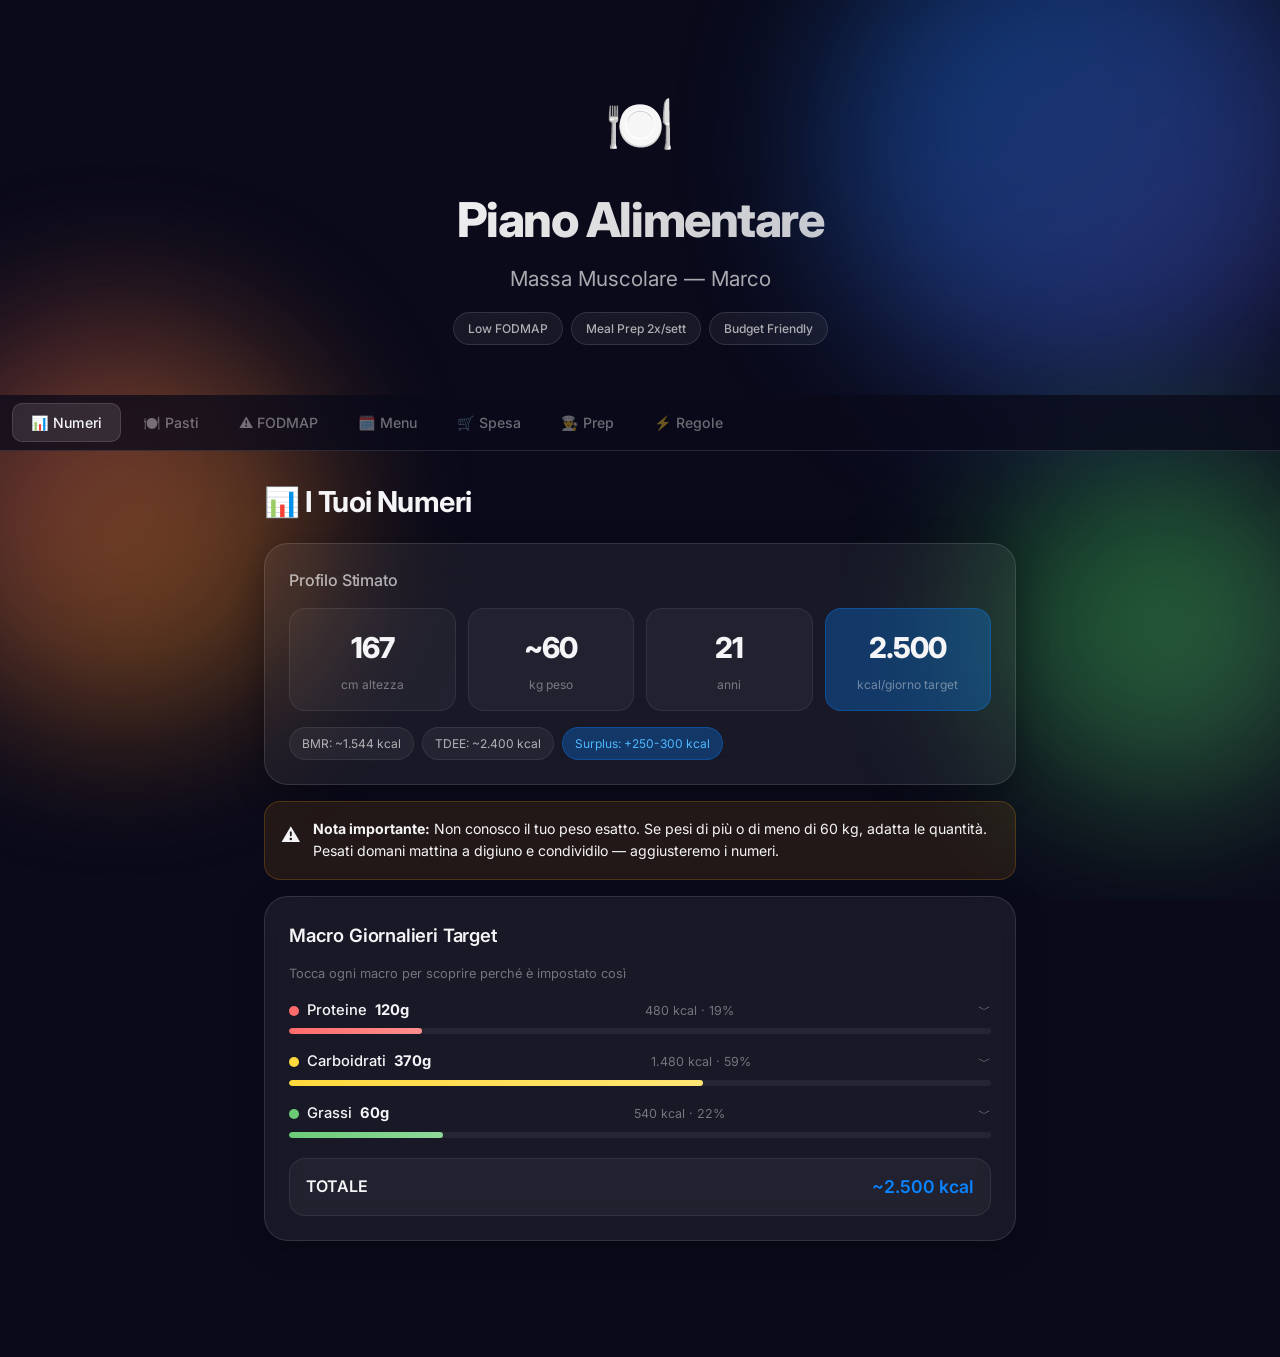
==== index.html @ 53194d21 "feat: piano alimentare interattivo con design glassmorphism - index.html: pagina principale con tutt" ====
<!DOCTYPE html>
<html lang="it">
<head>
    <meta charset="UTF-8">
    <meta name="viewport" content="width=device-width, initial-scale=1.0">
    <title>Piano Alimentare — Marco</title>
    <link rel="stylesheet" href="style.css">
    <link rel="preconnect" href="https://fonts.googleapis.com">
    <link rel="preconnect" href="https://fonts.gstatic.com" crossorigin>
    <link href="https://fonts.googleapis.com/css2?family=Inter:wght@300;400;500;600;700;800&display=swap" rel="stylesheet">
    <link rel="apple-touch-icon" sizes="180x180" href="data:image/svg+xml,<svg xmlns='http://www.w3.org/2000/svg' viewBox='0 0 100 100'><text y='.9em' font-size='90'>🍽️</text></svg>">
</head>
<body>
    <!-- Animated background blobs -->
    <div class="bg-blobs">
        <div class="blob blob-1"></div>
        <div class="blob blob-2"></div>
        <div class="blob blob-3"></div>
    </div>

    <!-- Header -->
    <header class="hero">
        <div class="hero-content">
            <span class="hero-emoji">🍽️</span>
            <h1>Piano Alimentare</h1>
            <p class="hero-subtitle">Massa Muscolare — Marco</p>
            <div class="hero-tags">
                <span class="tag">Low FODMAP</span>
                <span class="tag">Meal Prep 2x/sett</span>
                <span class="tag">Budget Friendly</span>
            </div>
        </div>
    </header>

    <!-- Navigation -->
    <nav class="nav-bar" id="navbar">
        <div class="nav-inner">
            <button class="nav-btn active" data-section="numeri">📊 Numeri</button>
            <button class="nav-btn" data-section="pasti">🍽️ Pasti</button>
            <button class="nav-btn" data-section="fodmap">⚠️ FODMAP</button>
            <button class="nav-btn" data-section="menu">🗓️ Menu</button>
            <button class="nav-btn" data-section="spesa">🛒 Spesa</button>
            <button class="nav-btn" data-section="mealprep">👨‍🍳 Prep</button>
            <button class="nav-btn" data-section="regole">⚡ Regole</button>
        </div>
    </nav>

    <main class="container">

        <!-- SEZIONE NUMERI -->
        <section id="numeri" class="section active">
            <h2 class="section-title">📊 I Tuoi Numeri</h2>
            
            <div class="glass-card profile-card">
                <h3>Profilo Stimato</h3>
                <div class="stats-grid">
                    <div class="stat-item" data-tooltip="Base per calcolare BMR e TDEE">
                        <span class="stat-value">167</span>
                        <span class="stat-label">cm altezza</span>
                    </div>
                    <div class="stat-item" data-tooltip="Peso stimato — pesati a digiuno per confermare">
                        <span class="stat-value">~60</span>
                        <span class="stat-label">kg peso</span>
                    </div>
                    <div class="stat-item" data-tooltip="Età anagrafica">
                        <span class="stat-value">21</span>
                        <span class="stat-label">anni</span>
                    </div>
                    <div class="stat-item highlight" data-tooltip="Surplus di ~250-300 kcal per lean bulk">
                        <span class="stat-value">2.500</span>
                        <span class="stat-label">kcal/giorno target</span>
                    </div>
                </div>
                <div class="info-row">
                    <div class="info-chip">BMR: ~1.544 kcal</div>
                    <div class="info-chip">TDEE: ~2.400 kcal</div>
                    <div class="info-chip accent">Surplus: +250-300 kcal</div>
                </div>
            </div>

            <div class="callout warning">
                <span class="callout-icon">⚠️</span>
                <div>
                    <strong>Nota importante:</strong> Non conosco il tuo peso esatto. Se pesi di più o di meno di 60 kg, adatta le quantità. Pesati domani mattina a digiuno e condividilo — aggiusteremo i numeri.
                </div>
            </div>

            <div class="glass-card">
                <h3>Macro Giornalieri Target</h3>
                <p class="card-hint">Tocca ogni macro per scoprire perché è impostato così</p>
                <div class="macro-bars">
                    <div class="macro-bar-item" data-expandable>
                        <div class="macro-header">
                            <div class="macro-info">
                                <span class="macro-dot protein"></span>
                                <span class="macro-name">Proteine</span>
                                <span class="macro-amount">120g</span>
                            </div>
                            <span class="macro-kcal">480 kcal · 19%</span>
                            <span class="expand-icon">﹀</span>
                        </div>
                        <div class="progress-bar"><div class="progress-fill protein" style="width: 19%"></div></div>
                        <div class="macro-detail hidden">
                            <p>🔬 <strong>2g per kg di peso corporeo</strong> — è il range ottimale per sintesi proteica e crescita muscolare (1.6-2.2g/kg raccomandati dalla letteratura scientifica).</p>
                        </div>
                    </div>
                    <div class="macro-bar-item" data-expandable>
                        <div class="macro-header">
                            <div class="macro-info">
                                <span class="macro-dot carbs"></span>
                                <span class="macro-name">Carboidrati</span>
                                <span class="macro-amount">370g</span>
                            </div>
                            <span class="macro-kcal">1.480 kcal · 59%</span>
                            <span class="expand-icon">﹀</span>
                        </div>
                        <div class="progress-bar"><div class="progress-fill carbs" style="width: 59%"></div></div>
                        <div class="macro-detail hidden">
                            <p>⚡ <strong>Carboidrati alti (59%)</strong> — sono il carburante per gli allenamenti e per la crescita. Senza carbo sufficienti, il corpo usa le proteine come energia invece che per costruire muscolo.</p>
                        </div>
                    </div>
                    <div class="macro-bar-item" data-expandable>
                        <div class="macro-header">
                            <div class="macro-info">
                                <span class="macro-dot fats"></span>
                                <span class="macro-name">Grassi</span>
                                <span class="macro-amount">60g</span>
                            </div>
                            <span class="macro-kcal">540 kcal · 22%</span>
                            <span class="expand-icon">﹀</span>
                        </div>
                        <div class="progress-bar"><div class="progress-fill fats" style="width: 22%"></div></div>
                        <div class="macro-detail hidden">
                            <p>🧈 <strong>Grassi moderati (22%)</strong> — necessari per testosterone e assorbimento vitamine liposolubili, ma non servono in eccesso per il tuo obiettivo.</p>
                        </div>
                    </div>
                </div>
                <div class="total-bar">
                    <span>TOTALE</span>
                    <span class="total-kcal">~2.500 kcal</span>
                </div>
            </div>
        </section>

        <!-- SEZIONE DISTRIBUZIONE PASTI -->
        <section id="pasti" class="section">
            <h2 class="section-title">🍽️ Distribuzione Pasti</h2>

            <div class="meals-timeline">
                <div class="meal-card glass-card" data-expandable>
                    <div class="meal-time">8:10</div>
                    <div class="meal-body">
                        <h4>Colazione <span class="meal-kcal">~500 kcal</span></h4>
                        <div class="meal-macros-mini">
                            <span class="mm protein">P: 25g</span>
                            <span class="mm carbs">C: 75g</span>
                            <span class="mm fats">F: 12g</span>
                        </div>
                        <span class="expand-icon">﹀</span>
                    </div>
                    <div class="macro-detail hidden">
                        <p>Primo pasto della giornata. Scegli tra opzioni dolci o salate (vedi sezione Menu). Bevi 500ml acqua appena sveglio prima di mangiare.</p>
                    </div>
                </div>
                <div class="meal-card glass-card" data-expandable>
                    <div class="meal-time">10:45</div>
                    <div class="meal-body">
                        <h4>Spuntino Mattina <span class="meal-kcal">~250 kcal</span></h4>
                        <div class="meal-macros-mini">
                            <span class="mm protein">P: 12g</span>
                            <span class="mm carbs">C: 35g</span>
                            <span class="mm fats">F: 6g</span>
                        </div>
                        <span class="expand-icon">﹀</span>
                    </div>
                    <div class="macro-detail hidden">
                        <p>Spuntino veloce: banana + mandorle, fette biscottate + burro di arachidi, o arancia + noci miste.</p>
                    </div>
                </div>
                <div class="meal-card glass-card" data-expandable>
                    <div class="meal-time">13:00</div>
                    <div class="meal-body">
                        <h4>Pranzo <span class="meal-kcal">~750 kcal</span></h4>
                        <div class="meal-macros-mini">
                            <span class="mm protein">P: 35g</span>
                            <span class="mm carbs">C: 110g</span>
                            <span class="mm fats">F: 18g</span>
                        </div>
                        <span class="expand-icon">﹀</span>
                    </div>
                    <div class="macro-detail hidden">
                        <p>Pasto principale dal meal prep. Apri il contenitore del giorno, scaldi al microonde 2.5 min e mangi!</p>
                    </div>
                </div>
                <div class="meal-card glass-card" data-expandable>
                    <div class="meal-time">16:00</div>
                    <div class="meal-body">
                        <h4>Spuntino Pomeriggio <span class="meal-kcal">~250 kcal</span></h4>
                        <div class="meal-macros-mini">
                            <span class="mm protein">P: 12g</span>
                            <span class="mm carbs">C: 35g</span>
                            <span class="mm fats">F: 6g</span>
                        </div>
                        <span class="expand-icon">﹀</span>
                    </div>
                    <div class="macro-detail hidden">
                        <p>Yogurt greco + kiwi, banana + noci, oppure gallette di riso + bresaola.</p>
                    </div>
                </div>
                <div class="meal-card glass-card" data-expandable>
                    <div class="meal-time">19:00</div>
                    <div class="meal-body">
                        <h4>Cena <span class="meal-kcal">~750 kcal</span></h4>
                        <div class="meal-macros-mini">
                            <span class="mm protein">P: 36g</span>
                            <span class="mm carbs">C: 110g</span>
                            <span class="mm fats">F: 18g</span>
                        </div>
                        <span class="expand-icon">﹀</span>
                    </div>
                    <div class="macro-detail hidden">
                        <p>Secondo pasto principale dal meal prep. Contenitore del giorno + eventuale proteina fresca (pesce/uova) la sera stessa.</p>
                    </div>
                </div>
            </div>

            <div class="glass-card hydration-card">
                <h3>💧 Idratazione</h3>
                <ul class="clean-list">
                    <li>1 bicchiere d'acqua <strong>PRIMA</strong> di ogni pasto</li>
                    <li>Non bere troppo <strong>DURANTE</strong> il pasto</li>
                    <li>Target giornaliero: <strong>2-2.5L</strong></li>
                </ul>
            </div>
        </section>

        <!-- SEZIONE FODMAP -->
        <section id="fodmap" class="section">
            <h2 class="section-title">⚠️ Regole FODMAP</h2>

            <div class="glass-card">
                <p class="card-intro">I FODMAP ti danno "un minimo fastidio" — non serve una dieta rigida. Bastano queste regole semplici.</p>
            </div>

            <div class="glass-card fodmap-safe">
                <h3>✅ Cibi SICURI — usa liberamente</h3>
                <p class="card-hint">Tocca ogni categoria per espandere</p>
                
                <div class="fodmap-category" data-expandable>
                    <div class="fodmap-cat-header">
                        <span>🥩 Proteine</span>
                        <span class="expand-icon">﹀</span>
                    </div>
                    <div class="macro-detail hidden">
                        <div class="food-chips">
                            <span class="food-chip">Pollo</span>
                            <span class="food-chip">Tacchino</span>
                            <span class="food-chip">Manzo</span>
                            <span class="food-chip">Maiale</span>
                            <span class="food-chip">Uova</span>
                            <span class="food-chip">Tonno</span>
                            <span class="food-chip">Salmone</span>
                            <span class="food-chip">Merluzzo</span>
                            <span class="food-chip">Orata</span>
                            <span class="food-chip">Gamberi</span>
                        </div>
                    </div>
                </div>
                <div class="fodmap-category" data-expandable>
                    <div class="fodmap-cat-header">
                        <span>🌾 Cereali</span>
                        <span class="expand-icon">﹀</span>
                    </div>
                    <div class="macro-detail hidden">
                        <div class="food-chips">
                            <span class="food-chip">Riso bianco</span>
                            <span class="food-chip">Riso integrale</span>
                            <span class="food-chip">Pasta senza glutine</span>
                            <span class="food-chip">Pasta di riso</span>
                            <span class="food-chip">Avena (piccole qtà)</span>
                            <span class="food-chip">Polenta</span>
                            <span class="food-chip">Patate</span>
                        </div>
                    </div>
                </div>
                <div class="fodmap-category" data-expandable>
                    <div class="fodmap-cat-header">
                        <span>🥬 Verdure</span>
                        <span class="expand-icon">﹀</span>
                    </div>
                    <div class="macro-detail hidden">
                        <div class="food-chips">
                            <span class="food-chip">Zucchine</span>
                            <span class="food-chip">Carote</span>
                            <span class="food-chip">Spinaci</span>
                            <span class="food-chip">Lattuga</span>
                            <span class="food-chip">Pomodori</span>
                            <span class="food-chip">Peperoni</span>
                            <span class="food-chip">Melanzane</span>
                            <span class="food-chip">Cetrioli</span>
                            <span class="food-chip">Mais</span>
                        </div>
                    </div>
                </div>
                <div class="fodmap-category" data-expandable>
                    <div class="fodmap-cat-header">
                        <span>🍌 Frutta</span>
                        <span class="expand-icon">﹀</span>
                    </div>
                    <div class="macro-detail hidden">
                        <div class="food-chips">
                            <span class="food-chip">Banane</span>
                            <span class="food-chip">Arance</span>
                            <span class="food-chip">Kiwi</span>
                            <span class="food-chip">Uva</span>
                            <span class="food-chip">Fragole</span>
                            <span class="food-chip">Mirtilli</span>
                            <span class="food-chip">Mandarini</span>
                        </div>
                    </div>
                </div>
                <div class="fodmap-category" data-expandable>
                    <div class="fodmap-cat-header">
                        <span>🥛 Latticini</span>
                        <span class="expand-icon">﹀</span>
                    </div>
                    <div class="macro-detail hidden">
                        <div class="food-chips">
                            <span class="food-chip">Latte senza lattosio</span>
                            <span class="food-chip">Yogurt senza lattosio</span>
                            <span class="food-chip">Parmigiano</span>
                            <span class="food-chip">Grana Padano</span>
                            <span class="food-chip">Mozzarella s.l.</span>
                        </div>
                    </div>
                </div>
                <div class="fodmap-category" data-expandable>
                    <div class="fodmap-cat-header">
                        <span>🥜 Frutta secca</span>
                        <span class="expand-icon">﹀</span>
                    </div>
                    <div class="macro-detail hidden">
                        <div class="food-chips">
                            <span class="food-chip">Mandorle (max 10)</span>
                            <span class="food-chip">Noci</span>
                            <span class="food-chip">Semi di girasole</span>
                            <span class="food-chip">Semi di zucca</span>
                            <span class="food-chip">Burro di arachidi</span>
                        </div>
                    </div>
                </div>
                <div class="fodmap-category" data-expandable>
                    <div class="fodmap-cat-header">
                        <span>🫒 Condimenti</span>
                        <span class="expand-icon">﹀</span>
                    </div>
                    <div class="macro-detail hidden">
                        <div class="food-chips">
                            <span class="food-chip">Olio d'oliva</span>
                            <span class="food-chip">Erbe</span>
                            <span class="food-chip">Spezie</span>
                            <span class="food-chip">Salsa di soia</span>
                            <span class="food-chip">Aceto</span>
                        </div>
                    </div>
                </div>
            </div>

            <div class="glass-card fodmap-avoid">
                <h3>🚫 Cibi da LIMITARE/EVITARE</h3>
                <p class="card-hint">Tocca ogni categoria per espandere</p>

                <div class="fodmap-category" data-expandable>
                    <div class="fodmap-cat-header">
                        <span>🥬 Verdure</span>
                        <span class="expand-icon">﹀</span>
                    </div>
                    <div class="macro-detail hidden">
                        <div class="food-chips danger">
                            <span class="food-chip">Aglio ⚠️</span>
                            <span class="food-chip">Cipolla ⚠️</span>
                            <span class="food-chip">Asparagi</span>
                            <span class="food-chip">Carciofi</span>
                            <span class="food-chip">Cavolfiori</span>
                            <span class="food-chip">Funghi</span>
                            <span class="food-chip">Broccoli (grandi qtà)</span>
                        </div>
                    </div>
                </div>
                <div class="fodmap-category" data-expandable>
                    <div class="fodmap-cat-header">
                        <span>🍎 Frutta</span>
                        <span class="expand-icon">﹀</span>
                    </div>
                    <div class="macro-detail hidden">
                        <div class="food-chips danger">
                            <span class="food-chip">Mele</span>
                            <span class="food-chip">Pere</span>
                            <span class="food-chip">Anguria</span>
                            <span class="food-chip">Pesche</span>
                            <span class="food-chip">Ciliegie</span>
                            <span class="food-chip">Frutta essiccata</span>
                        </div>
                    </div>
                </div>
                <div class="fodmap-category" data-expandable>
                    <div class="fodmap-cat-header">
                        <span>🥛 Latticini</span>
                        <span class="expand-icon">﹀</span>
                    </div>
                    <div class="macro-detail hidden">
                        <div class="food-chips danger">
                            <span class="food-chip">Latte normale</span>
                            <span class="food-chip">Yogurt normale</span>
                            <span class="food-chip">Formaggi molli freschi</span>
                        </div>
                    </div>
                </div>
                <div class="fodmap-category" data-expandable>
                    <div class="fodmap-cat-header">
                        <span>🫘 Legumi & Altro</span>
                        <span class="expand-icon">﹀</span>
                    </div>
                    <div class="macro-detail hidden">
                        <div class="food-chips danger">
                            <span class="food-chip">Ceci (grandi qtà)</span>
                            <span class="food-chip">Fagioli</span>
                            <span class="food-chip">Lenticchie</span>
                            <span class="food-chip">Miele in eccesso</span>
                            <span class="food-chip">Sorbitolo</span>
                            <span class="food-chip">Mannitolo</span>
                        </div>
                    </div>
                </div>
            </div>

            <div class="glass-card tip-card">
                <h3>💡 Trucchi Pratici</h3>
                <ul class="clean-list">
                    <li><strong>Al posto di aglio e cipolla:</strong> usa erba cipollina, parte verde del cipollotto, zenzero, peperoncino.</li>
                    <li><strong>Sapore dell'aglio:</strong> olio infuso all'aglio (l'olio non assorbe i FODMAP).</li>
                    <li><strong>Pasta:</strong> la pasta di grano duro in porzioni normali (fino a 150-180g cotta) è generalmente tollerata. Se noti fastidio, passa a pasta di riso.</li>
                </ul>
            </div>
        </section>

        <!-- SEZIONE MENU SETTIMANALE -->
        <section id="menu" class="section">
            <h2 class="section-title">🗓️ Menu Settimanale</h2>

            <div class="glass-card">
                <h3>Come Funziona il Meal Prep</h3>
                <div class="prep-schedule">
                    <div class="prep-day">
                        <span class="prep-when">DOM pomeriggio</span>
                        <span class="prep-time">~2h</span>
                        <span class="prep-what">Pranzi e cene per Lun-Mer</span>
                    </div>
                    <div class="prep-day">
                        <span class="prep-when">MER sera</span>
                        <span class="prep-time">~1.5h</span>
                        <span class="prep-what">Pranzi e cene per Gio-Sab</span>
                    </div>
                    <div class="prep-day flex-day">
                        <span class="prep-when">DOMENICA</span>
                        <span class="prep-time">🔵 FLEX</span>
                        <span class="prep-what">Cucini fresco o mangi fuori</span>
                    </div>
                </div>
            </div>

            <!-- Colazioni -->
            <div class="glass-card">
                <h3>🔵 Colazioni <span class="subtitle-note">5-10 min al momento</span></h3>
                <p class="card-hint">Hai poca voglia la mattina — ecco opzioni veloci. Tocca per i dettagli.</p>

                <div class="breakfast-grid">
                    <div class="breakfast-option" data-expandable>
                        <div class="breakfast-header">
                            <span class="breakfast-letter">A</span>
                            <span class="breakfast-name">Toast Proteico</span>
                            <span class="expand-icon">﹀</span>
                        </div>
                        <div class="macro-detail hidden">
                            <p>2 fette pane (senza glutine o di riso) + 2 uova strapazzate + 1 banana + 10g olio d'oliva</p>
                            <div class="meal-macros-mini">
                                <span class="mm">~500 kcal</span>
                                <span class="mm protein">P:25g</span>
                                <span class="mm carbs">C:60g</span>
                                <span class="mm fats">F:15g</span>
                            </div>
                        </div>
                    </div>
                    <div class="breakfast-option" data-expandable>
                        <div class="breakfast-header">
                            <span class="breakfast-letter">B</span>
                            <span class="breakfast-name">Porridge Express</span>
                            <span class="expand-icon">﹀</span>
                        </div>
                        <div class="macro-detail hidden">
                            <p>80g fiocchi d'avena + 200ml latte senza lattosio + 1 banana a fette + 15g burro di arachidi + 10g miele</p>
                            <div class="meal-macros-mini">
                                <span class="mm">~520 kcal</span>
                                <span class="mm protein">P:20g</span>
                                <span class="mm carbs">C:75g</span>
                                <span class="mm fats">F:14g</span>
                            </div>
                        </div>
                    </div>
                    <div class="breakfast-option" data-expandable>
                        <div class="breakfast-header">
                            <span class="breakfast-letter">C</span>
                            <span class="breakfast-name">Pancake Veloci</span>
                            <span class="expand-icon">﹀</span>
                        </div>
                        <div class="macro-detail hidden">
                            <p>160ml albumi + 50g farina d'avena → padella antiaderente. Condisci con banana + miele/marmellata</p>
                            <div class="meal-macros-mini">
                                <span class="mm">~450 kcal</span>
                                <span class="mm protein">P:28g</span>
                                <span class="mm carbs">C:65g</span>
                                <span class="mm fats">F:5g</span>
                            </div>
                        </div>
                    </div>
                    <div class="breakfast-option" data-expandable>
                        <div class="breakfast-header">
                            <span class="breakfast-letter">D</span>
                            <span class="breakfast-name">Fette + Affettato</span>
                            <span class="expand-icon">﹀</span>
                        </div>
                        <div class="macro-detail hidden">
                            <p>3 fette biscottate grandi + 60g bresaola o fesa di tacchino + 1 frutto + 10g olio d'oliva</p>
                            <div class="meal-macros-mini">
                                <span class="mm">~480 kcal</span>
                                <span class="mm protein">P:30g</span>
                                <span class="mm carbs">C:55g</span>
                                <span class="mm fats">F:12g</span>
                            </div>
                        </div>
                    </div>
                    <div class="breakfast-option" data-expandable>
                        <div class="breakfast-header">
                            <span class="breakfast-letter">E</span>
                            <span class="breakfast-name">Yogurt Bowl</span>
                            <span class="expand-icon">﹀</span>
                        </div>
                        <div class="macro-detail hidden">
                            <p>200g yogurt greco senza lattosio + 40g fiocchi d'avena + 1 banana + 10g mandorle</p>
                            <div class="meal-macros-mini">
                                <span class="mm">~500 kcal</span>
                                <span class="mm protein">P:28g</span>
                                <span class="mm carbs">C:65g</span>
                                <span class="mm fats">F:12g</span>
                            </div>
                        </div>
                    </div>
                </div>

                <div class="callout info">
                    <span class="callout-icon">💧</span>
                    <div>Bevi <strong>500ml acqua</strong> appena sveglio, prima della colazione.</div>
                </div>
            </div>

            <!-- Spuntini -->
            <div class="glass-card">
                <h3>🟡 Spuntini</h3>
                <div class="snack-section">
                    <h4>Mattina (10:45)</h4>
                    <div class="snack-options">
                        <div class="snack-chip">🍌 1 banana + 20g mandorle</div>
                        <div class="snack-chip">🍞 2 fette biscottate + 20g burro di arachidi</div>
                        <div class="snack-chip">🍊 1 arancia + 30g noci miste</div>
                    </div>
                </div>
                <div class="snack-section">
                    <h4>Pomeriggio (16:00)</h4>
                    <div class="snack-options">
                        <div class="snack-chip">🥣 200g yogurt greco s.l. + 1 kiwi</div>
                        <div class="snack-chip">🍌 1 banana + 20g noci</div>
                        <div class="snack-chip">🍘 2 gallette di riso + 30g bresaola</div>
                    </div>
                </div>
                <p class="target-note">Target per ogni spuntino: ~250 kcal · P:10-15g · C:30-40g · F:5-10g</p>
            </div>

            <!-- Pranzi e Cene -->
            <div class="glass-card">
                <h3>🔴 Pranzi & Cene</h3>
                <p class="card-hint">Tocca ogni giorno per vedere i dettagli</p>
                
                <div class="week-days">
                    <div class="day-card" data-expandable>
                        <div class="day-header">
                            <span class="day-name">Lunedì</span>
                            <span class="expand-icon">﹀</span>
                        </div>
                        <div class="macro-detail hidden">
                            <div class="day-meals">
                                <div class="day-meal">
                                    <span class="meal-label">🍽️ Pranzo</span>
                                    <p>Riso basmati (100g crudo) + petto di pollo a dadini (180g) + zucchine trifolate + 10g olio evo</p>
                                </div>
                                <div class="day-meal">
                                    <span class="meal-label">🌙 Cena</span>
                                    <p>Pasta di riso (100g) al pomodoro + tonno al naturale (160g sgocciolato) + insalata di spinaci e carote + 10g olio evo</p>
                                </div>
                            </div>
                        </div>
                    </div>
                    <div class="day-card" data-expandable>
                        <div class="day-header">
                            <span class="day-name">Martedì</span>
                            <span class="expand-icon">﹀</span>
                        </div>
                        <div class="macro-detail hidden">
                            <div class="day-meals">
                                <div class="day-meal">
                                    <span class="meal-label">🍽️ Pranzo</span>
                                    <p>Riso basmati (100g) + fettine di tacchino (180g) + peperoni grigliati + 10g olio evo</p>
                                </div>
                                <div class="day-meal">
                                    <span class="meal-label">🌙 Cena</span>
                                    <p>Patate al forno (250g) + orata/merluzzo al forno (200g) + zucchine grigliate + 10g olio evo</p>
                                </div>
                            </div>
                        </div>
                    </div>
                    <div class="day-card" data-expandable>
                        <div class="day-header">
                            <span class="day-name">Mercoledì</span>
                            <span class="expand-icon">﹀</span>
                        </div>
                        <div class="macro-detail hidden">
                            <div class="day-meals">
                                <div class="day-meal">
                                    <span class="meal-label">🍽️ Pranzo</span>
                                    <p>Pasta (100g) con ragù di manzo magro (150g macinato) + pomodoro + carote + 10g olio evo</p>
                                </div>
                                <div class="day-meal">
                                    <span class="meal-label">🌙 Cena</span>
                                    <p>3 uova (frittata con spinaci e parmigiano) + riso basmati (80g) + insalata mista + 10g olio evo</p>
                                </div>
                            </div>
                        </div>
                    </div>
                    <div class="day-card" data-expandable>
                        <div class="day-header">
                            <span class="day-name">Giovedì</span>
                            <span class="expand-icon">﹀</span>
                        </div>
                        <div class="macro-detail hidden">
                            <div class="day-meals">
                                <div class="day-meal">
                                    <span class="meal-label">🍽️ Pranzo</span>
                                    <p>Riso basmati (100g) + salmone al forno (180g) + carote e zucchine + 10g olio evo</p>
                                </div>
                                <div class="day-meal">
                                    <span class="meal-label">🌙 Cena</span>
                                    <p>Pasta di riso (100g) + petto di pollo grigliato (180g) + pomodorini + 10g olio evo</p>
                                </div>
                            </div>
                        </div>
                    </div>
                    <div class="day-card" data-expandable>
                        <div class="day-header">
                            <span class="day-name">Venerdì</span>
                            <span class="expand-icon">﹀</span>
                        </div>
                        <div class="macro-detail hidden">
                            <div class="day-meals">
                                <div class="day-meal">
                                    <span class="meal-label">🍽️ Pranzo</span>
                                    <p>Pasta (100g) + tonno al naturale (160g) + pomodoro + olive + 10g olio evo</p>
                                </div>
                                <div class="day-meal">
                                    <span class="meal-label">🌙 Cena</span>
                                    <p>Patate al forno (250g) + fettine di manzo (180g) + spinaci saltati + 10g olio evo</p>
                                </div>
                            </div>
                        </div>
                    </div>
                    <div class="day-card" data-expandable>
                        <div class="day-header">
                            <span class="day-name">Sabato</span>
                            <span class="expand-icon">﹀</span>
                        </div>
                        <div class="macro-detail hidden">
                            <div class="day-meals">
                                <div class="day-meal">
                                    <span class="meal-label">🍽️ Pranzo</span>
                                    <p>Riso basmati (100g) + petto di tacchino (180g) + melanzane grigliate + 10g olio evo</p>
                                </div>
                                <div class="day-meal">
                                    <span class="meal-label">🌙 Cena</span>
                                    <p>Pasta (100g) + 3 uova strapazzate + pomodoro + parmigiano (20g) + 10g olio evo</p>
                                </div>
                            </div>
                        </div>
                    </div>
                    <div class="day-card flex-card">
                        <div class="day-header">
                            <span class="day-name">Domenica 🔵</span>
                        </div>
                        <p class="flex-text">FLEX — cucini fresco, pizza o quello che vuoi!</p>
                    </div>
                </div>
            </div>
        </section>

        <!-- SEZIONE SPESA -->
        <section id="spesa" class="section">
            <h2 class="section-title">🛒 Lista della Spesa</h2>

            <div class="glass-card total-budget">
                <div class="budget-display">
                    <span class="budget-label">Budget Settimanale</span>
                    <span class="budget-amount">~55-65€</span>
                </div>
                <div class="budget-monthly">~220-260€/mese</div>
            </div>

            <div class="glass-card spesa-card" data-expandable>
                <div class="spesa-header">
                    <span>🥩 Proteine</span>
                    <span class="spesa-cost">~25-30€</span>
                    <span class="expand-icon">﹀</span>
                </div>
                <div class="macro-detail hidden">
                    <table class="spesa-table">
                        <tr><td>Petto di pollo</td><td>800g</td><td>~5€</td></tr>
                        <tr><td>Fettine di tacchino</td><td>500g</td><td>~4€</td></tr>
                        <tr><td>Manzo macinato magro</td><td>300g</td><td>~4€</td></tr>
                        <tr><td>Fettine di manzo</td><td>200g</td><td>~3€</td></tr>
                        <tr><td>Salmone</td><td>200g</td><td>~4€</td></tr>
                        <tr><td>Orata o merluzzo</td><td>200g</td><td>~3€</td></tr>
                        <tr><td>Tonno al naturale (lattine)</td><td>4 lattine</td><td>~4€</td></tr>
                        <tr><td>Uova</td><td>18 uova</td><td>~4€</td></tr>
                        <tr><td>Bresaola/fesa tacchino</td><td>150g</td><td>~3€</td></tr>
                    </table>
                </div>
            </div>
            <div class="glass-card spesa-card" data-expandable>
                <div class="spesa-header">
                    <span>🌾 Carboidrati</span>
                    <span class="spesa-cost">~8-10€</span>
                    <span class="expand-icon">﹀</span>
                </div>
                <div class="macro-detail hidden">
                    <table class="spesa-table">
                        <tr><td>Riso basmati</td><td>1 kg</td><td>~2€</td></tr>
                        <tr><td>Pasta (o pasta di riso)</td><td>500g</td><td>~1.50€</td></tr>
                        <tr><td>Fiocchi d'avena</td><td>500g</td><td>~1.50€</td></tr>
                        <tr><td>Patate</td><td>1 kg</td><td>~1.50€</td></tr>
                        <tr><td>Pane/fette biscottate</td><td>1 pacco</td><td>~1.50€</td></tr>
                        <tr><td>Gallette di riso</td><td>1 pacco</td><td>~1.50€</td></tr>
                    </table>
                </div>
            </div>
            <div class="glass-card spesa-card" data-expandable>
                <div class="spesa-header">
                    <span>🥬 Verdure</span>
                    <span class="spesa-cost">~8-10€</span>
                    <span class="expand-icon">﹀</span>
                </div>
                <div class="macro-detail hidden">
                    <table class="spesa-table">
                        <tr><td>Zucchine</td><td>1 kg</td><td>~2€</td></tr>
                        <tr><td>Carote</td><td>500g</td><td>~1€</td></tr>
                        <tr><td>Spinaci</td><td>500g</td><td>~2€</td></tr>
                        <tr><td>Peperoni</td><td>500g</td><td>~2€</td></tr>
                        <tr><td>Pomodorini/passata</td><td>500g + 1 bott.</td><td>~2€</td></tr>
                        <tr><td>Melanzane</td><td>500g</td><td>~1.50€</td></tr>
                        <tr><td>Insalata mista</td><td>2 buste</td><td>~2€</td></tr>
                    </table>
                </div>
            </div>
            <div class="glass-card spesa-card" data-expandable>
                <div class="spesa-header">
                    <span>🍌 Frutta</span>
                    <span class="spesa-cost">~5-6€</span>
                    <span class="expand-icon">﹀</span>
                </div>
                <div class="macro-detail hidden">
                    <table class="spesa-table">
                        <tr><td>Banane</td><td>1 casco (7-8)</td><td>~1.50€</td></tr>
                        <tr><td>Arance o mandarini</td><td>1 kg</td><td>~2€</td></tr>
                        <tr><td>Kiwi</td><td>4-5</td><td>~1.50€</td></tr>
                        <tr><td>Frutta di stagione</td><td>—</td><td>~1.50€</td></tr>
                    </table>
                </div>
            </div>
            <div class="glass-card spesa-card" data-expandable>
                <div class="spesa-header">
                    <span>🥛 Latticini & Altro</span>
                    <span class="spesa-cost">~8-10€</span>
                    <span class="expand-icon">﹀</span>
                </div>
                <div class="macro-detail hidden">
                    <table class="spesa-table">
                        <tr><td>Latte senza lattosio</td><td>1L</td><td>~1.50€</td></tr>
                        <tr><td>Yogurt greco s.l.</td><td>4 vasetti</td><td>~3€</td></tr>
                        <tr><td>Parmigiano/Grana</td><td>100g</td><td>~2€</td></tr>
                        <tr><td>Burro di arachidi</td><td>1 barattolo</td><td>~1€/sett</td></tr>
                        <tr><td>Mandorle/noci miste</td><td>200g</td><td>~2.50€</td></tr>
                        <tr><td>Olio extra vergine</td><td>—</td><td>~1€/sett</td></tr>
                    </table>
                </div>
            </div>

            <!-- Conservazione -->
            <div class="glass-card tip-card">
                <h3>🧊 Conservazione</h3>
                <ul class="clean-list">
                    <li>Pasti cotti in frigo: sicuri per <strong>3-4 giorni</strong> in contenitori ermetici</li>
                    <li>Riso cotto: consumare entro <strong>2 giorni</strong> o congelare</li>
                    <li>Carne cotta: <strong>3-4 giorni</strong> in frigo</li>
                    <li>Prep mercoledì → sabato = max 3 giorni → tutto sicuro</li>
                </ul>
            </div>
        </section>

        <!-- SEZIONE MEAL PREP -->
        <section id="mealprep" class="section">
            <h2 class="section-title">👨‍🍳 Guida Meal Prep</h2>

            <div class="glass-card">
                <h3>Domenica Pomeriggio <span class="subtitle-note">~2 ore — Prep Lun-Mar-Mer</span></h3>
                
                <div class="prep-steps">
                    <div class="prep-step" data-expandable>
                        <div class="step-header">
                            <span class="step-number">1</span>
                            <span class="step-title">Cuoci i cereali</span>
                            <span class="step-time">20 min</span>
                            <span class="expand-icon">﹀</span>
                        </div>
                        <div class="macro-detail hidden">
                            <ul class="step-list">
                                <li>Pentola 1: <strong>300g riso basmati</strong> (per 3 pranzi)</li>
                                <li>Pentola 2: acqua per la pasta (cuocerai 100g per il pranzo di mercoledì)</li>
                            </ul>
                        </div>
                    </div>
                    <div class="prep-step" data-expandable>
                        <div class="step-header">
                            <span class="step-number">2</span>
                            <span class="step-title">Prepara le proteine</span>
                            <span class="step-time">30 min</span>
                            <span class="expand-icon">﹀</span>
                        </div>
                        <div class="macro-detail hidden">
                            <ul class="step-list">
                                <li>Teglia forno: <strong>petto di pollo a dadini (180g) + fettine di tacchino (180g)</strong> con olio, sale, pepe, erbe → 200°C per 20-25 min</li>
                                <li>Padella: <strong>ragù di manzo</strong> (150g macinato + passata + carote grattugiate, NO cipolla — usa erba cipollina)</li>
                            </ul>
                        </div>
                    </div>
                    <div class="prep-step" data-expandable>
                        <div class="step-header">
                            <span class="step-number">3</span>
                            <span class="step-title">Prepara le verdure</span>
                            <span class="step-time">20 min</span>
                            <span class="expand-icon">﹀</span>
                        </div>
                        <div class="macro-detail hidden">
                            <ul class="step-list">
                                <li>Teglia forno (insieme alle proteine): <strong>zucchine a rondelle + peperoni</strong> a listarelle → olio, sale</li>
                                <li>Padella: <strong>spinaci saltati</strong> con olio</li>
                            </ul>
                        </div>
                    </div>
                    <div class="prep-step" data-expandable>
                        <div class="step-header">
                            <span class="step-number">4</span>
                            <span class="step-title">Assembla i contenitori</span>
                            <span class="step-time">15 min</span>
                            <span class="expand-icon">﹀</span>
                        </div>
                        <div class="macro-detail hidden">
                            <div class="container-list">
                                <div class="container-item">📦 <strong>LUN pranzo:</strong> riso + pollo + zucchine</div>
                                <div class="container-item">📦 <strong>MAR pranzo:</strong> riso + tacchino + peperoni</div>
                                <div class="container-item">📦 <strong>MER pranzo:</strong> pasta + ragù di manzo</div>
                                <div class="container-item">📦 <strong>LUN cena:</strong> pasta di riso + tonno (aggiungi tonno e pomodoro quando scaldi)</div>
                                <div class="container-item">📦 <strong>MAR cena:</strong> patate al forno + pesce (cuocilo fresco martedì sera, 15 min al forno)</div>
                                <div class="container-item">📦 <strong>MER cena:</strong> riso + frittata (fai la frittata mercoledì sera fresca, 10 min)</div>
                            </div>
                        </div>
                    </div>
                </div>

                <div class="callout info">
                    <span class="callout-icon">💡</span>
                    <div>Pesce e uova hanno conservazione più breve. Per le cene di martedì e mercoledì, fai la proteina fresca la sera stessa (max 15 min).</div>
                </div>
            </div>

            <div class="glass-card">
                <h3>Mercoledì Sera <span class="subtitle-note">~1.5 ore — Prep Gio-Ven-Sab</span></h3>
                <p>Stessa logica della domenica:</p>
                <ul class="clean-list">
                    <li>Cuoci <strong>300g riso + 200g pasta</strong></li>
                    <li>Forno: <strong>salmone (180g) + pollo (180g) + manzo (180g)</strong> — tutto insieme su una teglia grande</li>
                    <li>Verdure: carote, zucchine, melanzane, pomodorini → forno o padella</li>
                    <li>Taglia <strong>patate → forno</strong> (per venerdì cena)</li>
                    <li>Assembla in <strong>6 contenitori</strong></li>
                </ul>
            </div>

            <div class="glass-card label-card">
                <h3>🏷️ Etichettatura Contenitori</h3>
                <p>Segna su ogni contenitore con un post-it:</p>
                <div class="label-example">
                    <div class="label-fake">
                        <span class="label-day">📦 MAR PRANZO</span>
                        <span class="label-content">Riso + Tacchino + Peperoni</span>
                        <span class="label-instruction">→ Microonde 2.5 min</span>
                    </div>
                </div>
                <p class="card-hint">Apri il frigo, prendi il contenitore del giorno, scaldi e mangi. Zero pensieri.</p>
            </div>
        </section>

        <!-- SEZIONE REGOLE -->
        <section id="regole" class="section">
            <h2 class="section-title">⚡ Regole & Monitoraggio</h2>

            <div class="glass-card">
                <h3>⚡ Regole Rapide</h3>
                <div class="rules-list">
                    <div class="rule-item" data-expandable>
                        <div class="rule-header">
                            <span class="rule-number">1</span>
                            <span class="rule-text">Mangia 5 volte al giorno</span>
                            <span class="expand-icon">﹀</span>
                        </div>
                        <div class="macro-detail hidden">
                            <p>Non saltare i pasti, specialmente colazione e spuntini. Distribuisci le calorie su tutta la giornata.</p>
                        </div>
                    </div>
                    <div class="rule-item" data-expandable>
                        <div class="rule-header">
                            <span class="rule-number">2</span>
                            <span class="rule-text">Proteina in OGNI pasto</span>
                            <span class="expand-icon">﹀</span>
                        </div>
                        <div class="macro-detail hidden">
                            <p>Anche negli spuntini: yogurt greco, bresaola, uova, mandorle. La sintesi proteica funziona meglio se distribuita.</p>
                        </div>
                    </div>
                    <div class="rule-item" data-expandable>
                        <div class="rule-header">
                            <span class="rule-number">3</span>
                            <span class="rule-text">Carbo intorno all'allenamento</span>
                            <span class="expand-icon">﹀</span>
                        </div>
                        <div class="macro-detail hidden">
                            <p>Spuntino pre-workout + pasto post-workout devono essere i più ricchi di carboidrati.</p>
                        </div>
                    </div>
                    <div class="rule-item" data-expandable>
                        <div class="rule-header">
                            <span class="rule-number">4</span>
                            <span class="rule-text">Olio d'oliva è tuo amico</span>
                            <span class="expand-icon">﹀</span>
                        </div>
                        <div class="macro-detail hidden">
                            <p>10g (1 cucchiaio) per pasto — grassi buoni e calorie facili per raggiungere il surplus.</p>
                        </div>
                    </div>
                    <div class="rule-item" data-expandable>
                        <div class="rule-header">
                            <span class="rule-number">5</span>
                            <span class="rule-text">Bevi 2-2.5L acqua</span>
                            <span class="expand-icon">﹀</span>
                        </div>
                        <div class="macro-detail hidden">
                            <p>Durante la massa è ancora più importante per la sintesi proteica e il recupero muscolare.</p>
                        </div>
                    </div>
                    <div class="rule-item" data-expandable>
                        <div class="rule-header">
                            <span class="rule-number">6</span>
                            <span class="rule-text">Domenica è flex</span>
                            <span class="expand-icon">﹀</span>
                        </div>
                        <div class="macro-detail hidden">
                            <p>Mangia libero ma non saltare le proteine. Goditi il pasto, la consistenza a lungo termine conta più della perfezione.</p>
                        </div>
                    </div>
                    <div class="rule-item" data-expandable>
                        <div class="rule-header">
                            <span class="rule-number">7</span>
                            <span class="rule-text">Frullato di emergenza</span>
                            <span class="expand-icon">﹀</span>
                        </div>
                        <div class="macro-detail hidden">
                            <p>Se non riesci a mangiare tutto: <strong>300ml latte s.l. + 1 banana + 30g avena + 20g burro di arachidi = ~450 kcal</strong>. Si beve in 2 minuti.</p>
                        </div>
                    </div>
                </div>
            </div>

            <div class="glass-card">
                <h3>📈 Come Monitorare</h3>
                
                <div class="monitor-timeline">
                    <div class="monitor-phase" data-expandable>
                        <div class="phase-header">
                            <span class="phase-badge">Prime 2 settimane</span>
                            <span class="expand-icon">﹀</span>
                        </div>
                        <div class="macro-detail hidden">
                            <ol class="clean-list numbered">
                                <li>Pesati ogni mattina a digiuno dopo il bagno</li>
                                <li>Fai la media settimanale del peso (non guardare il giorno singolo)</li>
                                <li>Traccia su Jarvis/Notion</li>
                            </ol>
                        </div>
                    </div>
                    <div class="monitor-phase" data-expandable>
                        <div class="phase-header">
                            <span class="phase-badge">Dopo 2 settimane</span>
                            <span class="expand-icon">﹀</span>
                        </div>
                        <div class="macro-detail hidden">
                            <ul class="clean-list">
                                <li><strong>Non prendi peso?</strong> Aggiungi 200 kcal/giorno (50g riso in più a pranzo e cena)</li>
                                <li><strong>Troppo peso (&gt;0.5 kg/sett)?</strong> Riduci di 100 kcal (meno olio o meno riso)</li>
                                <li><strong>Target ideale:</strong> +0.25-0.5 kg/settimana (1-2 kg al mese)</li>
                            </ul>
                        </div>
                    </div>
                    <div class="monitor-phase" data-expandable>
                        <div class="phase-header">
                            <span class="phase-badge">Dopo 1 mese</span>
                            <span class="expand-icon">﹀</span>
                        </div>
                        <div class="macro-detail hidden">
                            <ul class="clean-list">
                                <li>Rivaluta macro e calorie in base ai risultati</li>
                                <li>Se ti alleni intensamente 5x/settimana, potresti dover salire a <strong>2.700-2.800 kcal</strong></li>
                            </ul>
                        </div>
                    </div>
                </div>
            </div>

            <div class="glass-card avoid-card">
                <h3>🚫 Errori da Evitare</h3>
                <div class="errors-list">
                    <div class="error-item">
                        <span class="error-icon">❌</span>
                        <div>
                            <strong>Non mangiare troppo poco</strong>
                            <p>Sei in massa, devi mangiare. Il surplus calorico è necessario.</p>
                        </div>
                    </div>
                    <div class="error-item">
                        <span class="error-icon">❌</span>
                        <div>
                            <strong>Non saltare i carboidrati</strong>
                            <p>Sono il 59% delle tue calorie per un motivo. Senza carbo non costruisci muscolo.</p>
                        </div>
                    </div>
                    <div class="error-item">
                        <span class="error-icon">❌</span>
                        <div>
                            <strong>Non avere paura del grasso</strong>
                            <p>Un po' di grasso corporeo in massa è NORMALE. Si taglia dopo in definizione.</p>
                        </div>
                    </div>
                    <div class="error-item">
                        <span class="error-icon">❌</span>
                        <div>
                            <strong>Non pesarti con ansia</strong>
                            <p>Guarda la media settimanale, non il singolo giorno.</p>
                        </div>
                    </div>
                    <div class="error-item">
                        <span class="error-icon">❌</span>
                        <div>
                            <strong>Non fare pasti enormi e saltare gli altri</strong>
                            <p>Distribuisci su 5 pasti per massimizzare la sintesi proteica.</p>
                        </div>
                    </div>
                </div>
            </div>

            <div class="glass-card footer-card">
                <p>Piano alimentare creato il <strong>7 marzo 2026</strong>.</p>
                <p>Da rivalutare dopo 4 settimane con dati peso reali.</p>
                <p><em>Prossimi step: piano allenamento palestra a casa per massa.</em></p>
            </div>
        </section>
    </main>

    <!-- Bottom spacer for mobile nav -->
    <div class="bottom-spacer"></div>

    <script src="script.js"></script>
</body>
</html>
---- style.css ----
/* ============================================
   PIANO ALIMENTARE — GLASSMORPHISM STYLE
   Mobile-first | Apple-inspired
   ============================================ */

/* --- Reset & Base --- */
*, *::before, *::after {
    margin: 0;
    padding: 0;
    box-sizing: border-box;
}

:root {
    --bg-primary: #0a0a1a;
    --bg-secondary: #111128;
    --glass-bg: rgba(255, 255, 255, 0.06);
    --glass-bg-hover: rgba(255, 255, 255, 0.1);
    --glass-border: rgba(255, 255, 255, 0.12);
    --glass-shadow: 0 8px 32px rgba(0, 0, 0, 0.3);
    --text-primary: #f5f5f7;
    --text-secondary: rgba(255, 255, 255, 0.65);
    --text-muted: rgba(255, 255, 255, 0.4);
    --accent: #0a84ff;
    --accent-glow: rgba(10, 132, 255, 0.3);
    --protein: #ff6b6b;
    --carbs: #ffd93d;
    --fats: #6bcb77;
    --danger: #ff453a;
    --warning: #ff9f0a;
    --success: #30d158;
    --radius-sm: 10px;
    --radius-md: 16px;
    --radius-lg: 24px;
    --radius-xl: 32px;
    --blur: 20px;
    --transition: 0.3s cubic-bezier(0.4, 0, 0.2, 1);
    --font: 'Inter', -apple-system, BlinkMacSystemFont, 'Segoe UI', sans-serif;
}

html {
    scroll-behavior: smooth;
    -webkit-text-size-adjust: 100%;
}

body {
    font-family: var(--font);
    background: var(--bg-primary);
    color: var(--text-primary);
    line-height: 1.6;
    overflow-x: hidden;
    min-height: 100vh;
    -webkit-font-smoothing: antialiased;
    -moz-osx-font-smoothing: grayscale;
}

/* --- Animated Background --- */
.bg-blobs {
    position: fixed;
    top: 0;
    left: 0;
    width: 100%;
    height: 100%;
    z-index: 0;
    overflow: hidden;
    pointer-events: none;
}

.blob {
    position: absolute;
    border-radius: 50%;
    filter: blur(80px);
    opacity: 0.4;
    animation: blobFloat 20s ease-in-out infinite;
}

.blob-1 {
    width: 300px;
    height: 300px;
    background: linear-gradient(135deg, #0a84ff, #5e5ce6);
    top: -100px;
    right: -50px;
    animation-delay: 0s;
}

.blob-2 {
    width: 250px;
    height: 250px;
    background: linear-gradient(135deg, #ff6b6b, #ff9f0a);
    bottom: 20%;
    left: -80px;
    animation-delay: -7s;
}

.blob-3 {
    width: 200px;
    height: 200px;
    background: linear-gradient(135deg, #30d158, #6bcb77);
    top: 50%;
    right: -60px;
    animation-delay: -14s;
}

@keyframes blobFloat {
    0%, 100% { transform: translate(0, 0) scale(1); }
    25% { transform: translate(30px, -40px) scale(1.1); }
    50% { transform: translate(-20px, 20px) scale(0.95); }
    75% { transform: translate(15px, 35px) scale(1.05); }
}

/* --- Hero --- */
.hero {
    position: relative;
    z-index: 1;
    padding: 60px 20px 40px;
    text-align: center;
}

.hero-content {
    max-width: 600px;
    margin: 0 auto;
}

.hero-emoji {
    font-size: 56px;
    display: block;
    margin-bottom: 12px;
    animation: heroEmoji 2s ease-in-out infinite;
}

@keyframes heroEmoji {
    0%, 100% { transform: scale(1); }
    50% { transform: scale(1.1); }
}

.hero h1 {
    font-size: 2.2rem;
    font-weight: 800;
    letter-spacing: -0.03em;
    background: linear-gradient(135deg, #fff, rgba(255,255,255,0.7));
    -webkit-background-clip: text;
    -webkit-text-fill-color: transparent;
    background-clip: text;
    margin-bottom: 4px;
}

.hero-subtitle {
    font-size: 1.1rem;
    color: var(--text-secondary);
    font-weight: 400;
    margin-bottom: 16px;
}

.hero-tags {
    display: flex;
    gap: 8px;
    justify-content: center;
    flex-wrap: wrap;
}

.tag {
    display: inline-block;
    padding: 6px 14px;
    border-radius: 20px;
    font-size: 0.75rem;
    font-weight: 500;
    background: var(--glass-bg);
    border: 1px solid var(--glass-border);
    backdrop-filter: blur(var(--blur));
    -webkit-backdrop-filter: blur(var(--blur));
    color: var(--text-secondary);
}

/* --- Navigation --- */
.nav-bar {
    position: sticky;
    top: 0;
    z-index: 100;
    padding: 8px 0;
    background: rgba(10, 10, 26, 0.75);
    backdrop-filter: blur(24px);
    -webkit-backdrop-filter: blur(24px);
    border-bottom: 1px solid var(--glass-border);
    transition: var(--transition);
}

.nav-inner {
    display: flex;
    gap: 4px;
    overflow-x: auto;
    padding: 0 12px;
    -ms-overflow-style: none;
    scrollbar-width: none;
}

.nav-inner::-webkit-scrollbar {
    display: none;
}

.nav-btn {
    flex-shrink: 0;
    padding: 8px 14px;
    border: none;
    border-radius: var(--radius-sm);
    background: transparent;
    color: var(--text-muted);
    font-family: var(--font);
    font-size: 0.8rem;
    font-weight: 500;
    cursor: pointer;
    transition: var(--transition);
    white-space: nowrap;
}

.nav-btn:hover {
    color: var(--text-secondary);
    background: var(--glass-bg);
}

.nav-btn.active {
    color: var(--text-primary);
    background: var(--glass-bg-hover);
    border: 1px solid var(--glass-border);
}

/* --- Container --- */
.container {
    position: relative;
    z-index: 1;
    max-width: 720px;
    margin: 0 auto;
    padding: 0 16px 80px;
}

/* --- Sections --- */
.section {
    display: none;
    animation: fadeIn 0.4s ease;
}

.section.active {
    display: block;
}

@keyframes fadeIn {
    from { opacity: 0; transform: translateY(12px); }
    to { opacity: 1; transform: translateY(0); }
}

.section-title {
    font-size: 1.6rem;
    font-weight: 700;
    margin: 28px 0 18px;
    letter-spacing: -0.02em;
}

/* --- Glass Card --- */
.glass-card {
    background: var(--glass-bg);
    backdrop-filter: blur(var(--blur));
    -webkit-backdrop-filter: blur(var(--blur));
    border: 1px solid var(--glass-border);
    border-radius: var(--radius-lg);
    padding: 20px;
    margin-bottom: 16px;
    box-shadow: var(--glass-shadow);
    transition: var(--transition);
}

.glass-card:hover {
    background: var(--glass-bg-hover);
    border-color: rgba(255, 255, 255, 0.18);
}

.glass-card h3 {
    font-size: 1.15rem;
    font-weight: 600;
    margin-bottom: 14px;
    letter-spacing: -0.01em;
}

.subtitle-note {
    font-size: 0.8rem;
    font-weight: 400;
    color: var(--text-muted);
}

.card-hint {
    font-size: 0.8rem;
    color: var(--text-muted);
    margin-bottom: 14px;
}

.card-intro {
    font-size: 0.95rem;
    color: var(--text-secondary);
    line-height: 1.7;
}

/* --- Stats Grid --- */
.stats-grid {
    display: grid;
    grid-template-columns: repeat(2, 1fr);
    gap: 12px;
    margin-bottom: 16px;
}

.stat-item {
    background: rgba(255, 255, 255, 0.04);
    border: 1px solid rgba(255, 255, 255, 0.08);
    border-radius: var(--radius-md);
    padding: 16px;
    text-align: center;
    cursor: pointer;
    transition: var(--transition);
    position: relative;
}

.stat-item:hover {
    background: rgba(255, 255, 255, 0.08);
    transform: translateY(-2px);
}

.stat-item:hover::after {
    content: attr(data-tooltip);
    position: absolute;
    bottom: calc(100% + 8px);
    left: 50%;
    transform: translateX(-50%);
    background: rgba(0, 0, 0, 0.85);
    color: var(--text-primary);
    padding: 8px 12px;
    border-radius: var(--radius-sm);
    font-size: 0.72rem;
    white-space: nowrap;
    z-index: 10;
    pointer-events: none;
}

.stat-item.highlight {
    background: var(--accent-glow);
    border-color: rgba(10, 132, 255, 0.3);
}

.stat-value {
    display: block;
    font-size: 1.8rem;
    font-weight: 800;
    letter-spacing: -0.03em;
}

.stat-label {
    display: block;
    font-size: 0.75rem;
    color: var(--text-muted);
    margin-top: 4px;
}

/* --- Info Row --- */
.info-row {
    display: flex;
    gap: 8px;
    flex-wrap: wrap;
}

.info-chip {
    padding: 6px 12px;
    border-radius: 20px;
    font-size: 0.75rem;
    background: rgba(255, 255, 255, 0.05);
    border: 1px solid rgba(255, 255, 255, 0.08);
    color: var(--text-secondary);
}

.info-chip.accent {
    background: var(--accent-glow);
    border-color: rgba(10, 132, 255, 0.3);
    color: #4db8ff;
}

/* --- Callout --- */
.callout {
    display: flex;
    gap: 12px;
    padding: 16px;
    border-radius: var(--radius-md);
    margin-bottom: 16px;
    font-size: 0.88rem;
    line-height: 1.6;
    align-items: flex-start;
}

.callout.warning {
    background: rgba(255, 159, 10, 0.1);
    border: 1px solid rgba(255, 159, 10, 0.2);
}

.callout.info {
    background: rgba(10, 132, 255, 0.1);
    border: 1px solid rgba(10, 132, 255, 0.2);
}

.callout-icon {
    font-size: 1.2rem;
    flex-shrink: 0;
    margin-top: 2px;
}

/* --- Macro Bars --- */
.macro-bars {
    display: flex;
    flex-direction: column;
    gap: 12px;
    margin-bottom: 16px;
}

.macro-bar-item {
    cursor: pointer;
    transition: var(--transition);
}

.macro-bar-item:hover {
    transform: translateX(4px);
}

.macro-header {
    display: flex;
    align-items: center;
    justify-content: space-between;
    margin-bottom: 6px;
}

.macro-info {
    display: flex;
    align-items: center;
    gap: 8px;
}

.macro-dot {
    width: 10px;
    height: 10px;
    border-radius: 50%;
}

.macro-dot.protein { background: var(--protein); }
.macro-dot.carbs { background: var(--carbs); }
.macro-dot.fats { background: var(--fats); }

.macro-name {
    font-weight: 500;
    font-size: 0.92rem;
}

.macro-amount {
    font-weight: 700;
    font-size: 0.92rem;
}

.macro-kcal {
    font-size: 0.78rem;
    color: var(--text-muted);
}

.expand-icon {
    font-size: 0.8rem;
    color: var(--text-muted);
    transition: transform var(--transition);
    display: inline-block;
    margin-left: 8px;
}

.expanded .expand-icon {
    transform: rotate(180deg);
}

/* --- Progress Bar --- */
.progress-bar {
    height: 6px;
    background: rgba(255, 255, 255, 0.06);
    border-radius: 3px;
    overflow: hidden;
    margin-bottom: 4px;
}

.progress-fill {
    height: 100%;
    border-radius: 3px;
    transition: width 1s ease;
}

.progress-fill.protein { background: linear-gradient(90deg, var(--protein), #ff8e8e); }
.progress-fill.carbs { background: linear-gradient(90deg, var(--carbs), #ffe675); }
.progress-fill.fats { background: linear-gradient(90deg, var(--fats), #8fd99a); }

/* --- Macro Detail (expandable) --- */
.macro-detail {
    overflow: hidden;
    max-height: 0;
    opacity: 0;
    transition: max-height 0.4s ease, opacity 0.3s ease, padding 0.3s ease;
    padding: 0;
}

.macro-detail.visible {
    max-height: 600px;
    opacity: 1;
    padding: 12px 0 4px;
}

.macro-detail.hidden {
    max-height: 0;
    opacity: 0;
}

.macro-detail p {
    font-size: 0.88rem;
    color: var(--text-secondary);
    line-height: 1.7;
    padding: 10px 14px;
    background: rgba(255, 255, 255, 0.03);
    border-radius: var(--radius-sm);
    border-left: 3px solid var(--accent);
}

/* --- Total Bar --- */
.total-bar {
    display: flex;
    justify-content: space-between;
    align-items: center;
    padding: 14px 16px;
    background: rgba(255, 255, 255, 0.04);
    border-radius: var(--radius-md);
    font-weight: 600;
    border: 1px solid rgba(255, 255, 255, 0.08);
}

.total-kcal {
    font-size: 1.1rem;
    color: var(--accent);
}

/* --- Meals Timeline --- */
.meals-timeline {
    display: flex;
    flex-direction: column;
    gap: 12px;
    margin-bottom: 16px;
}

.meal-card {
    display: flex;
    flex-wrap: wrap;
    align-items: flex-start;
    gap: 14px;
    cursor: pointer;
}

.meal-card .macro-detail {
    width: 100%;
}

.meal-time {
    background: var(--accent-glow);
    color: #4db8ff;
    font-weight: 700;
    font-size: 0.85rem;
    padding: 6px 12px;
    border-radius: var(--radius-sm);
    flex-shrink: 0;
    min-width: 55px;
    text-align: center;
}

.meal-body {
    flex: 1;
    display: flex;
    flex-wrap: wrap;
    align-items: center;
    gap: 6px;
}

.meal-body h4 {
    width: 100%;
    font-size: 0.95rem;
    font-weight: 600;
    display: flex;
    align-items: center;
    gap: 8px;
    flex-wrap: wrap;
}

.meal-kcal {
    font-size: 0.78rem;
    font-weight: 400;
    color: var(--text-muted);
}

.meal-macros-mini {
    display: flex;
    gap: 8px;
    flex-wrap: wrap;
}

.mm {
    font-size: 0.72rem;
    padding: 3px 8px;
    border-radius: 12px;
    background: rgba(255, 255, 255, 0.06);
    color: var(--text-secondary);
}

.mm.protein { border: 1px solid rgba(255, 107, 107, 0.3); color: var(--protein); }
.mm.carbs { border: 1px solid rgba(255, 217, 61, 0.3); color: var(--carbs); }
.mm.fats { border: 1px solid rgba(107, 203, 119, 0.3); color: var(--fats); }

/* --- Hydration Card --- */
.hydration-card {
    border-left: 3px solid #4db8ff;
}

/* --- FODMAP --- */
.fodmap-safe {
    border-top: 3px solid var(--success);
}

.fodmap-avoid {
    border-top: 3px solid var(--danger);
}

.fodmap-category {
    border-bottom: 1px solid rgba(255, 255, 255, 0.06);
    padding: 12px 0;
    cursor: pointer;
    transition: var(--transition);
}

.fodmap-category:last-child {
    border-bottom: none;
}

.fodmap-category:hover {
    padding-left: 4px;
}

.fodmap-cat-header {
    display: flex;
    justify-content: space-between;
    align-items: center;
    font-size: 0.95rem;
    font-weight: 500;
}

.food-chips {
    display: flex;
    flex-wrap: wrap;
    gap: 6px;
    padding: 8px 0;
}

.food-chip {
    padding: 6px 12px;
    border-radius: 20px;
    font-size: 0.78rem;
    background: rgba(48, 209, 88, 0.1);
    border: 1px solid rgba(48, 209, 88, 0.2);
    color: #66e085;
}

.food-chips.danger .food-chip {
    background: rgba(255, 69, 58, 0.1);
    border-color: rgba(255, 69, 58, 0.2);
    color: #ff7b73;
}

.tip-card {
    border-left: 3px solid var(--warning);
}

/* --- Clean Lists --- */
.clean-list {
    list-style: none;
    padding: 0;
}

.clean-list li {
    padding: 10px 0;
    border-bottom: 1px solid rgba(255, 255, 255, 0.05);
    font-size: 0.9rem;
    color: var(--text-secondary);
    line-height: 1.7;
}

.clean-list li:last-child {
    border-bottom: none;
}

.clean-list.numbered {
    counter-reset: item;
}

.clean-list.numbered li {
    counter-increment: item;
}

.clean-list.numbered li::before {
    content: counter(item) ".";
    font-weight: 700;
    color: var(--accent);
    margin-right: 8px;
}

/* --- Breakfast --- */
.breakfast-grid {
    display: flex;
    flex-direction: column;
    gap: 8px;
    margin-bottom: 14px;
}

.breakfast-option {
    background: rgba(255, 255, 255, 0.03);
    border: 1px solid rgba(255, 255, 255, 0.07);
    border-radius: var(--radius-md);
    padding: 14px;
    cursor: pointer;
    transition: var(--transition);
}

.breakfast-option:hover {
    background: rgba(255, 255, 255, 0.06);
    border-color: rgba(255, 255, 255, 0.12);
}

.breakfast-header {
    display: flex;
    align-items: center;
    gap: 10px;
}

.breakfast-letter {
    display: flex;
    align-items: center;
    justify-content: center;
    width: 28px;
    height: 28px;
    border-radius: 8px;
    background: var(--accent-glow);
    color: #4db8ff;
    font-weight: 700;
    font-size: 0.85rem;
    flex-shrink: 0;
}

.breakfast-name {
    font-weight: 500;
    font-size: 0.92rem;
    flex: 1;
}

.breakfast-option .macro-detail p {
    border-left: none;
    background: none;
    padding: 8px 0 4px;
}

/* --- Snacks --- */
.snack-section {
    margin-bottom: 16px;
}

.snack-section h4 {
    font-size: 0.85rem;
    color: var(--text-muted);
    margin-bottom: 8px;
    font-weight: 500;
}

.snack-options {
    display: flex;
    flex-direction: column;
    gap: 6px;
}

.snack-chip {
    padding: 10px 14px;
    background: rgba(255, 255, 255, 0.04);
    border: 1px solid rgba(255, 255, 255, 0.07);
    border-radius: var(--radius-sm);
    font-size: 0.88rem;
    color: var(--text-secondary);
    transition: var(--transition);
    cursor: default;
}

.snack-chip:hover {
    background: rgba(255, 255, 255, 0.08);
}

.target-note {
    font-size: 0.78rem;
    color: var(--text-muted);
    text-align: center;
    margin-top: 12px;
    padding: 8px;
    background: rgba(255, 255, 255, 0.03);
    border-radius: var(--radius-sm);
}

/* --- Week Days --- */
.week-days {
    display: flex;
    flex-direction: column;
    gap: 8px;
}

.day-card {
    background: rgba(255, 255, 255, 0.03);
    border: 1px solid rgba(255, 255, 255, 0.07);
    border-radius: var(--radius-md);
    padding: 14px;
    cursor: pointer;
    transition: var(--transition);
}

.day-card:hover {
    background: rgba(255, 255, 255, 0.06);
}

.day-header {
    display: flex;
    align-items: center;
    justify-content: space-between;
}

.day-name {
    font-weight: 600;
    font-size: 0.95rem;
}

.day-meals {
    display: flex;
    flex-direction: column;
    gap: 12px;
}

.day-meal {
    padding: 10px;
    background: rgba(255, 255, 255, 0.03);
    border-radius: var(--radius-sm);
}

.meal-label {
    display: inline-block;
    font-size: 0.78rem;
    font-weight: 600;
    color: var(--accent);
    margin-bottom: 4px;
}

.day-meal p {
    font-size: 0.88rem;
    color: var(--text-secondary);
    line-height: 1.6;
    border-left: none !important;
    background: none !important;
    padding: 0 !important;
}

.flex-card {
    border: 1px dashed rgba(10, 132, 255, 0.35);
    cursor: default;
}

.flex-text {
    font-size: 0.88rem;
    color: var(--accent);
    margin-top: 8px;
}

/* --- Spesa --- */
.total-budget {
    text-align: center;
    border: 1px solid rgba(48, 209, 88, 0.25);
    background: rgba(48, 209, 88, 0.06);
}

.budget-display {
    display: flex;
    justify-content: space-between;
    align-items: center;
}

.budget-label {
    font-size: 0.9rem;
    color: var(--text-secondary);
}

.budget-amount {
    font-size: 1.5rem;
    font-weight: 800;
    color: var(--success);
}

.budget-monthly {
    font-size: 0.8rem;
    color: var(--text-muted);
    margin-top: 6px;
    text-align: right;
}

.spesa-card {
    cursor: pointer;
}

.spesa-header {
    display: flex;
    align-items: center;
    justify-content: space-between;
    font-weight: 500;
    font-size: 0.95rem;
}

.spesa-cost {
    font-size: 0.85rem;
    font-weight: 600;
    color: var(--success);
}

.spesa-table {
    width: 100%;
    border-collapse: collapse;
    margin-top: 8px;
}

.spesa-table tr {
    border-bottom: 1px solid rgba(255, 255, 255, 0.05);
}

.spesa-table tr:last-child {
    border-bottom: none;
}

.spesa-table td {
    padding: 8px 4px;
    font-size: 0.82rem;
    color: var(--text-secondary);
}

.spesa-table td:first-child {
    font-weight: 500;
    color: var(--text-primary);
}

.spesa-table td:last-child {
    text-align: right;
    color: var(--text-muted);
    font-weight: 500;
}

/* --- Prep Schedule --- */
.prep-schedule {
    display: flex;
    flex-direction: column;
    gap: 8px;
}

.prep-day {
    display: flex;
    align-items: center;
    gap: 12px;
    padding: 14px;
    background: rgba(255, 255, 255, 0.03);
    border-radius: var(--radius-md);
    border: 1px solid rgba(255, 255, 255, 0.06);
}

.prep-day.flex-day {
    border-color: rgba(10, 132, 255, 0.25);
    background: rgba(10, 132, 255, 0.05);
}

.prep-when {
    font-weight: 700;
    font-size: 0.82rem;
    min-width: 105px;
    color: var(--text-primary);
}

.prep-time {
    font-size: 0.78rem;
    padding: 3px 10px;
    border-radius: 12px;
    background: var(--accent-glow);
    color: #4db8ff;
    font-weight: 600;
    flex-shrink: 0;
}

.prep-what {
    font-size: 0.85rem;
    color: var(--text-secondary);
}

/* --- Prep Steps --- */
.prep-steps {
    display: flex;
    flex-direction: column;
    gap: 8px;
    margin-bottom: 14px;
}

.prep-step {
    background: rgba(255, 255, 255, 0.03);
    border: 1px solid rgba(255, 255, 255, 0.07);
    border-radius: var(--radius-md);
    padding: 14px;
    cursor: pointer;
    transition: var(--transition);
}

.prep-step:hover {
    background: rgba(255, 255, 255, 0.06);
}

.step-header {
    display: flex;
    align-items: center;
    gap: 12px;
}

.step-number {
    display: flex;
    align-items: center;
    justify-content: center;
    width: 28px;
    height: 28px;
    border-radius: 50%;
    background: var(--accent-glow);
    color: #4db8ff;
    font-weight: 700;
    font-size: 0.85rem;
    flex-shrink: 0;
}

.step-title {
    font-weight: 500;
    font-size: 0.92rem;
    flex: 1;
}

.step-time {
    font-size: 0.75rem;
    color: var(--text-muted);
    flex-shrink: 0;
}

.step-list {
    list-style: none;
    padding: 0;
}

.step-list li {
    padding: 6px 0;
    font-size: 0.85rem;
    color: var(--text-secondary);
    line-height: 1.6;
}

.container-list {
    display: flex;
    flex-direction: column;
    gap: 6px;
}

.container-item {
    font-size: 0.85rem;
    color: var(--text-secondary);
    padding: 8px 10px;
    background: rgba(255, 255, 255, 0.03);
    border-radius: var(--radius-sm);
    line-height: 1.5;
}

/* --- Label --- */
.label-example {
    display: flex;
    justify-content: center;
    margin: 14px 0;
}

.label-fake {
    display: flex;
    flex-direction: column;
    align-items: center;
    gap: 4px;
    padding: 16px 28px;
    background: rgba(255, 217, 61, 0.08);
    border: 2px dashed rgba(255, 217, 61, 0.3);
    border-radius: var(--radius-md);
    text-align: center;
}

.label-day {
    font-weight: 700;
    font-size: 0.92rem;
}

.label-content {
    font-size: 0.85rem;
    color: var(--text-secondary);
}

.label-instruction {
    font-size: 0.78rem;
    color: var(--text-muted);
    font-style: italic;
}

/* --- Rules --- */
.rules-list {
    display: flex;
    flex-direction: column;
    gap: 6px;
}

.rule-item {
    background: rgba(255, 255, 255, 0.03);
    border: 1px solid rgba(255, 255, 255, 0.07);
    border-radius: var(--radius-md);
    padding: 14px;
    cursor: pointer;
    transition: var(--transition);
}

.rule-item:hover {
    background: rgba(255, 255, 255, 0.06);
}

.rule-header {
    display: flex;
    align-items: center;
    gap: 12px;
}

.rule-number {
    display: flex;
    align-items: center;
    justify-content: center;
    width: 26px;
    height: 26px;
    border-radius: 8px;
    background: linear-gradient(135deg, var(--accent), #5e5ce6);
    color: white;
    font-weight: 700;
    font-size: 0.78rem;
    flex-shrink: 0;
}

.rule-text {
    font-weight: 500;
    font-size: 0.92rem;
    flex: 1;
}

/* --- Monitor --- */
.monitor-timeline {
    display: flex;
    flex-direction: column;
    gap: 8px;
}

.monitor-phase {
    background: rgba(255, 255, 255, 0.03);
    border: 1px solid rgba(255, 255, 255, 0.07);
    border-radius: var(--radius-md);
    padding: 14px;
    cursor: pointer;
    transition: var(--transition);
}

.monitor-phase:hover {
    background: rgba(255, 255, 255, 0.06);
}

.phase-header {
    display: flex;
    align-items: center;
    justify-content: space-between;
}

.phase-badge {
    font-weight: 600;
    font-size: 0.92rem;
    padding: 4px 12px;
    border-radius: 12px;
    background: var(--accent-glow);
    color: #4db8ff;
}

/* --- Errors --- */
.avoid-card {
    border-top: 3px solid var(--danger);
}

.errors-list {
    display: flex;
    flex-direction: column;
    gap: 12px;
}

.error-item {
    display: flex;
    gap: 12px;
    align-items: flex-start;
}

.error-icon {
    font-size: 1rem;
    flex-shrink: 0;
    margin-top: 2px;
}

.error-item strong {
    display: block;
    font-size: 0.92rem;
    margin-bottom: 2px;
}

.error-item p {
    font-size: 0.82rem;
    color: var(--text-muted);
    line-height: 1.5;
}

/* --- Footer Card --- */
.footer-card {
    text-align: center;
}

.footer-card p {
    font-size: 0.82rem;
    color: var(--text-muted);
    margin-bottom: 4px;
}

.footer-card em {
    color: var(--accent);
}

/* --- Bottom Spacer --- */
.bottom-spacer {
    height: 20px;
}

/* --- Profile Card --- */
.profile-card h3 {
    font-size: 1rem;
    color: var(--text-secondary);
    font-weight: 500;
}

/* ============================================
   RESPONSIVE — Tablet & Desktop
   ============================================ */

@media (min-width: 640px) {
    .hero h1 {
        font-size: 3rem;
    }

    .hero-subtitle {
        font-size: 1.3rem;
    }

    .container {
        padding: 0 24px 80px;
    }

    .glass-card {
        padding: 24px;
    }

    .stats-grid {
        grid-template-columns: repeat(4, 1fr);
    }

    .section-title {
        font-size: 1.8rem;
    }

    .nav-btn {
        font-size: 0.88rem;
        padding: 10px 18px;
    }

    .breakfast-grid {
        display: grid;
        grid-template-columns: 1fr 1fr;
    }

    .breakfast-grid .breakfast-option:last-child {
        grid-column: 1 / -1;
    }
}

@media (min-width: 1024px) {
    .container {
        max-width: 800px;
    }

    .hero {
        padding: 80px 20px 50px;
    }

    .blob-1 { width: 500px; height: 500px; }
    .blob-2 { width: 400px; height: 400px; }
    .blob-3 { width: 350px; height: 350px; }
}

/* --- Accessibility: reduced motion --- */
@media (prefers-reduced-motion: reduce) {
    *, *::before, *::after {
        animation-duration: 0.01ms !important;
        transition-duration: 0.01ms !important;
    }
}

/* --- Print --- */
@media print {
    .bg-blobs, .nav-bar { display: none; }
    .section { display: block !important; }
    .macro-detail { max-height: none !important; opacity: 1 !important; }
    body { background: white; color: black; }
}
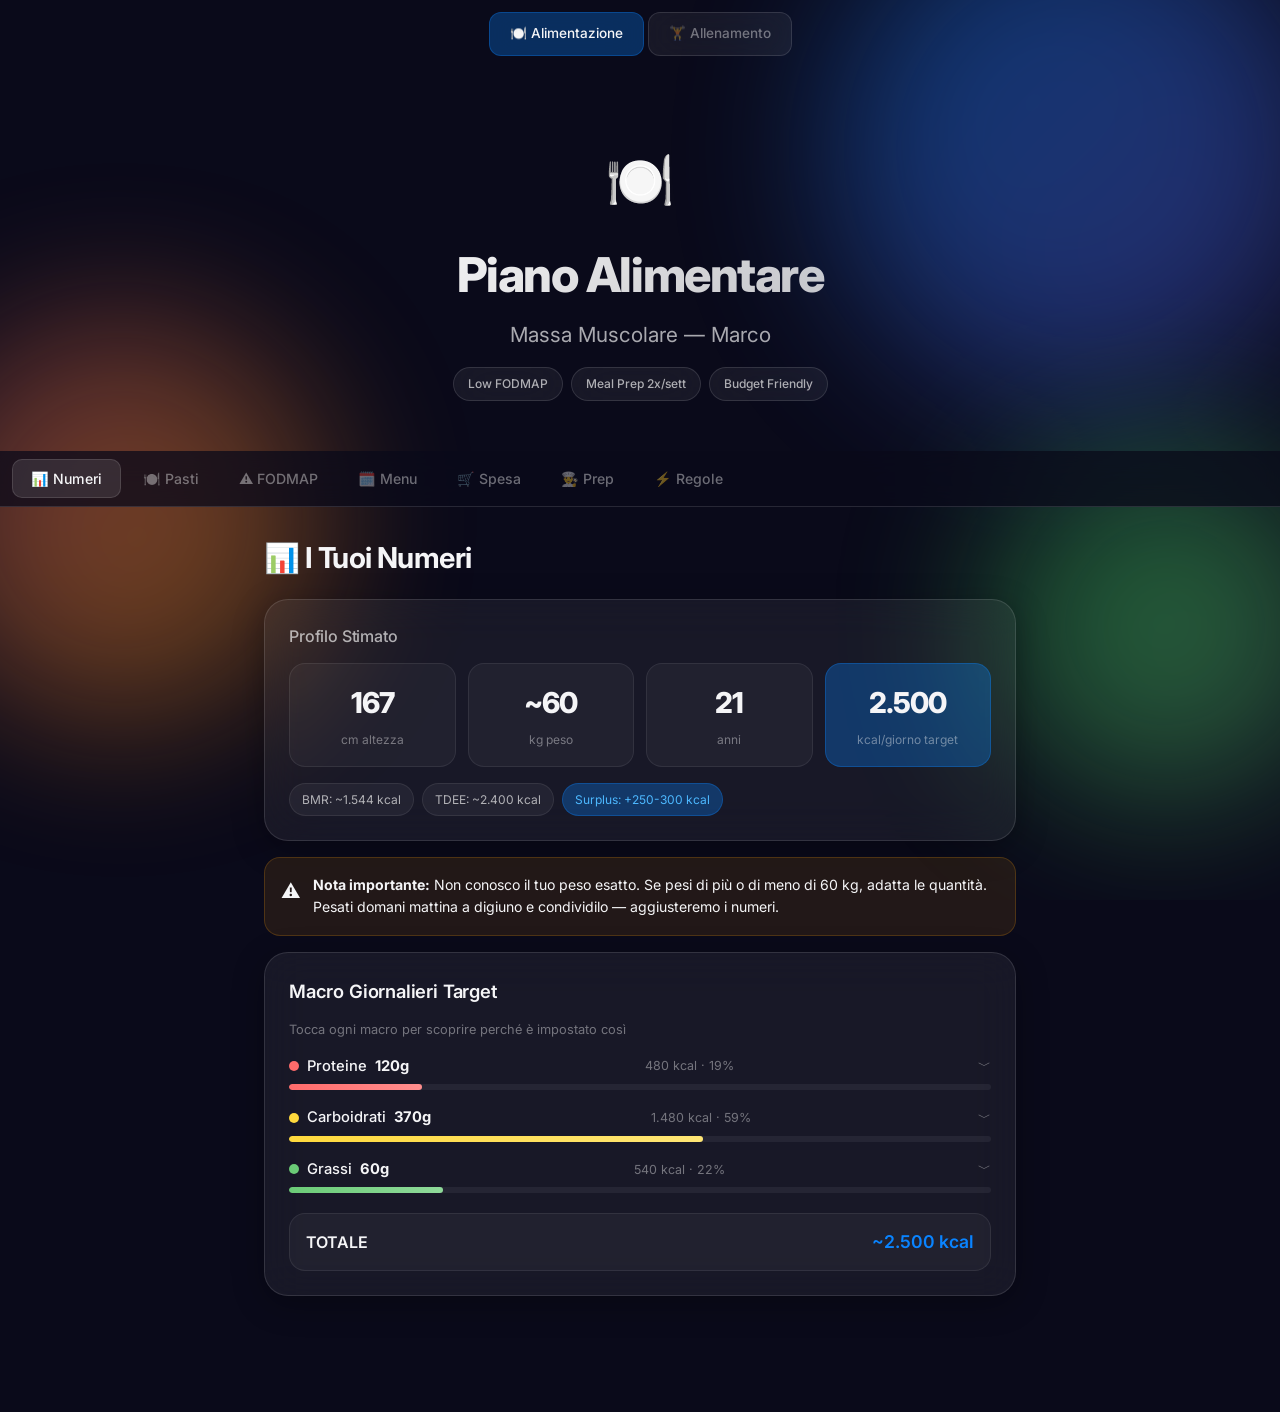
==== commit 5e729bf5: "feat: aggiunta pagina Allenamento & Integratori - allenamento.html: piano allenamento completo Push/" ====
--- a/index.html
+++ b/index.html
@@ -18,6 +18,12 @@
         <div class="blob blob-3"></div>
     </div>
 
+    <!-- Page Switcher -->
+    <div class="page-switcher">
+        <a href="index.html" class="page-link active">🍽️ Alimentazione</a>
+        <a href="allenamento.html" class="page-link">🏋️ Allenamento</a>
+    </div>
+
     <!-- Header -->
     <header class="hero">
         <div class="hero-content">
--- a/style.css
+++ b/style.css
@@ -1326,8 +1326,501 @@
 
 /* --- Print --- */
 @media print {
-    .bg-blobs, .nav-bar { display: none; }
+    .bg-blobs, .nav-bar, .page-switcher { display: none; }
     .section { display: block !important; }
     .macro-detail { max-height: none !important; opacity: 1 !important; }
     body { background: white; color: black; }
 }
+
+/* ============================================
+   PAGE SWITCHER
+   ============================================ */
+.page-switcher {
+    position: relative;
+    z-index: 101;
+    display: flex;
+    justify-content: center;
+    gap: 4px;
+    padding: 12px 16px 0;
+}
+
+.page-link {
+    padding: 10px 20px;
+    border-radius: 12px;
+    font-size: 0.85rem;
+    font-weight: 500;
+    color: var(--text-muted);
+    text-decoration: none;
+    background: var(--glass-bg);
+    border: 1px solid var(--glass-border);
+    backdrop-filter: blur(var(--blur));
+    -webkit-backdrop-filter: blur(var(--blur));
+    transition: var(--transition);
+}
+
+.page-link:hover {
+    color: var(--text-secondary);
+    background: var(--glass-bg-hover);
+}
+
+.page-link.active {
+    color: var(--text-primary);
+    background: var(--accent-glow);
+    border-color: rgba(10, 132, 255, 0.3);
+}
+
+/* ============================================
+   ALLENAMENTO PAGE — Extra Styles
+   ============================================ */
+
+/* --- Section Subtitle --- */
+.section-subtitle {
+    font-size: 0.88rem;
+    color: var(--text-muted);
+    margin-top: -10px;
+    margin-bottom: 18px;
+}
+
+/* --- Equipment Grid --- */
+.equip-grid {
+    display: flex;
+    flex-direction: column;
+    gap: 8px;
+    margin-bottom: 14px;
+}
+
+.equip-item {
+    background: rgba(255, 255, 255, 0.03);
+    border: 1px solid rgba(255, 255, 255, 0.07);
+    border-radius: var(--radius-md);
+    padding: 14px;
+    cursor: pointer;
+    transition: var(--transition);
+}
+
+.equip-item:hover {
+    background: rgba(255, 255, 255, 0.06);
+}
+
+.equip-header {
+    display: flex;
+    align-items: center;
+    gap: 10px;
+}
+
+.equip-icon {
+    font-size: 1.2rem;
+    flex-shrink: 0;
+}
+
+.equip-name {
+    flex: 1;
+    font-weight: 500;
+    font-size: 0.92rem;
+}
+
+.equip-cost {
+    font-size: 0.78rem;
+    color: var(--success);
+    font-weight: 600;
+    flex-shrink: 0;
+}
+
+/* --- Week Schedule --- */
+.week-schedule {
+    display: flex;
+    flex-direction: column;
+    gap: 6px;
+}
+
+.schedule-day {
+    display: flex;
+    align-items: center;
+    gap: 10px;
+    padding: 12px 14px;
+    background: rgba(255, 255, 255, 0.03);
+    border: 1px solid rgba(255, 255, 255, 0.06);
+    border-radius: var(--radius-sm);
+    transition: var(--transition);
+}
+
+.schedule-day:hover {
+    background: rgba(255, 255, 255, 0.06);
+}
+
+.schedule-day.rest-day {
+    opacity: 0.7;
+}
+
+.sched-day-name {
+    font-weight: 700;
+    font-size: 0.82rem;
+    min-width: 36px;
+    color: var(--text-primary);
+}
+
+.sched-badge {
+    font-size: 0.72rem;
+    font-weight: 600;
+    padding: 4px 10px;
+    border-radius: 10px;
+    min-width: 70px;
+    text-align: center;
+    flex-shrink: 0;
+}
+
+.sched-badge.push {
+    background: rgba(10, 132, 255, 0.15);
+    color: #4db8ff;
+    border: 1px solid rgba(10, 132, 255, 0.25);
+}
+
+.sched-badge.pull {
+    background: rgba(255, 69, 58, 0.15);
+    color: #ff7b73;
+    border: 1px solid rgba(255, 69, 58, 0.25);
+}
+
+.sched-badge.legs {
+    background: rgba(48, 209, 88, 0.15);
+    color: #66e085;
+    border: 1px solid rgba(48, 209, 88, 0.25);
+}
+
+.sched-badge.rest {
+    background: rgba(255, 214, 10, 0.12);
+    color: #ffd93d;
+    border: 1px solid rgba(255, 214, 10, 0.2);
+}
+
+.sched-badge.rest-full {
+    background: rgba(255, 255, 255, 0.05);
+    color: var(--text-muted);
+    border: 1px solid rgba(255, 255, 255, 0.08);
+}
+
+.sched-muscles {
+    font-size: 0.78rem;
+    color: var(--text-muted);
+}
+
+/* --- Timing Flow --- */
+.timing-flow {
+    display: flex;
+    flex-wrap: wrap;
+    align-items: center;
+    gap: 6px;
+    justify-content: center;
+}
+
+.timing-step {
+    display: flex;
+    flex-direction: column;
+    align-items: center;
+    padding: 10px 14px;
+    background: rgba(255, 255, 255, 0.04);
+    border: 1px solid rgba(255, 255, 255, 0.07);
+    border-radius: var(--radius-sm);
+    min-width: 90px;
+    text-align: center;
+}
+
+.timing-step.highlight-timing {
+    background: var(--accent-glow);
+    border-color: rgba(10, 132, 255, 0.3);
+}
+
+.timing-time {
+    font-weight: 700;
+    font-size: 0.92rem;
+    color: var(--accent);
+}
+
+.timing-what {
+    font-size: 0.72rem;
+    color: var(--text-secondary);
+    margin-top: 2px;
+}
+
+.timing-arrow {
+    color: var(--text-muted);
+    font-size: 0.8rem;
+}
+
+/* --- Exercise Cards --- */
+.exercises-list {
+    display: flex;
+    flex-direction: column;
+    gap: 8px;
+}
+
+.exercise-card {
+    cursor: pointer;
+    padding: 14px 16px;
+}
+
+.exercise-card.finisher {
+    border-left: 3px solid var(--warning);
+    cursor: default;
+}
+
+.exercise-header {
+    display: flex;
+    align-items: center;
+    gap: 12px;
+}
+
+.exercise-num {
+    display: flex;
+    align-items: center;
+    justify-content: center;
+    width: 30px;
+    height: 30px;
+    border-radius: 10px;
+    background: rgba(255, 255, 255, 0.08);
+    color: var(--text-primary);
+    font-weight: 700;
+    font-size: 0.85rem;
+    flex-shrink: 0;
+}
+
+.exercise-info {
+    flex: 1;
+    display: flex;
+    flex-direction: column;
+    gap: 2px;
+}
+
+.exercise-name {
+    font-weight: 600;
+    font-size: 0.92rem;
+}
+
+.exercise-sets {
+    font-size: 0.78rem;
+    color: var(--accent);
+    font-weight: 500;
+}
+
+.exercise-rest {
+    font-size: 0.72rem;
+    color: var(--text-muted);
+    padding: 3px 8px;
+    background: rgba(255, 255, 255, 0.05);
+    border-radius: 8px;
+    flex-shrink: 0;
+}
+
+.exercise-note {
+    padding: 10px 14px;
+    background: rgba(255, 255, 255, 0.03);
+    border-radius: var(--radius-sm);
+    border-left: 3px solid var(--accent);
+}
+
+.exercise-note p {
+    font-size: 0.85rem;
+    color: var(--text-secondary);
+    line-height: 1.6;
+    border-left: none !important;
+    background: none !important;
+    padding: 0 !important;
+}
+
+.muscle-tags {
+    display: flex;
+    flex-wrap: wrap;
+    gap: 4px;
+    margin-top: 8px;
+}
+
+.muscle-tag {
+    font-size: 0.7rem;
+    padding: 3px 8px;
+    border-radius: 8px;
+    background: rgba(10, 132, 255, 0.1);
+    color: #4db8ff;
+    border: 1px solid rgba(10, 132, 255, 0.2);
+}
+
+.muscle-tag.star {
+    background: rgba(255, 214, 10, 0.12);
+    color: #ffd93d;
+    border-color: rgba(255, 214, 10, 0.2);
+}
+
+.finisher-note {
+    font-size: 0.78rem;
+    color: var(--text-muted);
+    margin-top: 6px;
+    padding-left: 42px;
+}
+
+/* --- Workout Divider --- */
+.workout-divider {
+    display: flex;
+    align-items: center;
+    gap: 12px;
+    padding: 10px 0;
+    margin: 6px 0;
+}
+
+.workout-divider::before,
+.workout-divider::after {
+    content: '';
+    flex: 1;
+    height: 1px;
+    background: rgba(255, 255, 255, 0.1);
+}
+
+.workout-divider span {
+    font-size: 0.85rem;
+    font-weight: 600;
+    color: var(--text-secondary);
+    white-space: nowrap;
+}
+
+/* --- Progression Steps --- */
+.progression-steps {
+    display: flex;
+    flex-direction: column;
+    gap: 8px;
+}
+
+.prog-step {
+    background: rgba(255, 255, 255, 0.03);
+    border: 1px solid rgba(255, 255, 255, 0.07);
+    border-radius: var(--radius-md);
+    padding: 14px;
+    cursor: pointer;
+    transition: var(--transition);
+}
+
+.prog-step:hover {
+    background: rgba(255, 255, 255, 0.06);
+}
+
+.prog-header {
+    display: flex;
+    align-items: center;
+    gap: 12px;
+}
+
+.prog-num {
+    display: flex;
+    align-items: center;
+    justify-content: center;
+    width: 28px;
+    height: 28px;
+    border-radius: 50%;
+    background: linear-gradient(135deg, var(--accent), #5e5ce6);
+    color: white;
+    font-weight: 700;
+    font-size: 0.82rem;
+    flex-shrink: 0;
+}
+
+.prog-title {
+    font-weight: 500;
+    font-size: 0.92rem;
+    flex: 1;
+}
+
+/* --- Progression Table --- */
+.progression-table {
+    margin-top: 8px;
+}
+
+.prog-row {
+    display: grid;
+    grid-template-columns: 1fr 1fr 1fr;
+    gap: 6px;
+    padding: 8px 0;
+    border-bottom: 1px solid rgba(255, 255, 255, 0.05);
+}
+
+.prog-row:last-child {
+    border-bottom: none;
+}
+
+.prog-row span {
+    font-size: 0.78rem;
+    color: var(--text-secondary);
+}
+
+.prog-row-header span {
+    font-weight: 600;
+    color: var(--accent);
+    font-size: 0.75rem;
+    text-transform: uppercase;
+    letter-spacing: 0.05em;
+}
+
+/* --- Tricks --- */
+.tricks-list {
+    display: flex;
+    flex-direction: column;
+    gap: 6px;
+}
+
+.trick-item {
+    background: rgba(255, 255, 255, 0.03);
+    border: 1px solid rgba(255, 255, 255, 0.07);
+    border-radius: var(--radius-md);
+    padding: 14px;
+    cursor: pointer;
+    transition: var(--transition);
+}
+
+.trick-item:hover {
+    background: rgba(255, 255, 255, 0.06);
+}
+
+.trick-header {
+    display: flex;
+    align-items: center;
+    gap: 10px;
+}
+
+.trick-icon {
+    font-size: 1.1rem;
+    flex-shrink: 0;
+}
+
+.trick-name {
+    font-weight: 500;
+    font-size: 0.92rem;
+    flex: 1;
+}
+
+/* --- Conversion Table --- */
+.conversion-table {
+    display: flex;
+    flex-direction: column;
+    gap: 2px;
+}
+
+.conv-row {
+    display: grid;
+    grid-template-columns: 1fr 1fr;
+    gap: 10px;
+    padding: 10px 12px;
+    border-radius: var(--radius-sm);
+    font-size: 0.82rem;
+    color: var(--text-secondary);
+}
+
+.conv-row:nth-child(even) {
+    background: rgba(255, 255, 255, 0.03);
+}
+
+.conv-header {
+    background: rgba(10, 132, 255, 0.08) !important;
+    border: 1px solid rgba(10, 132, 255, 0.15);
+}
+
+.conv-header span {
+    font-weight: 600;
+    color: var(--accent);
+    font-size: 0.78rem;
+}
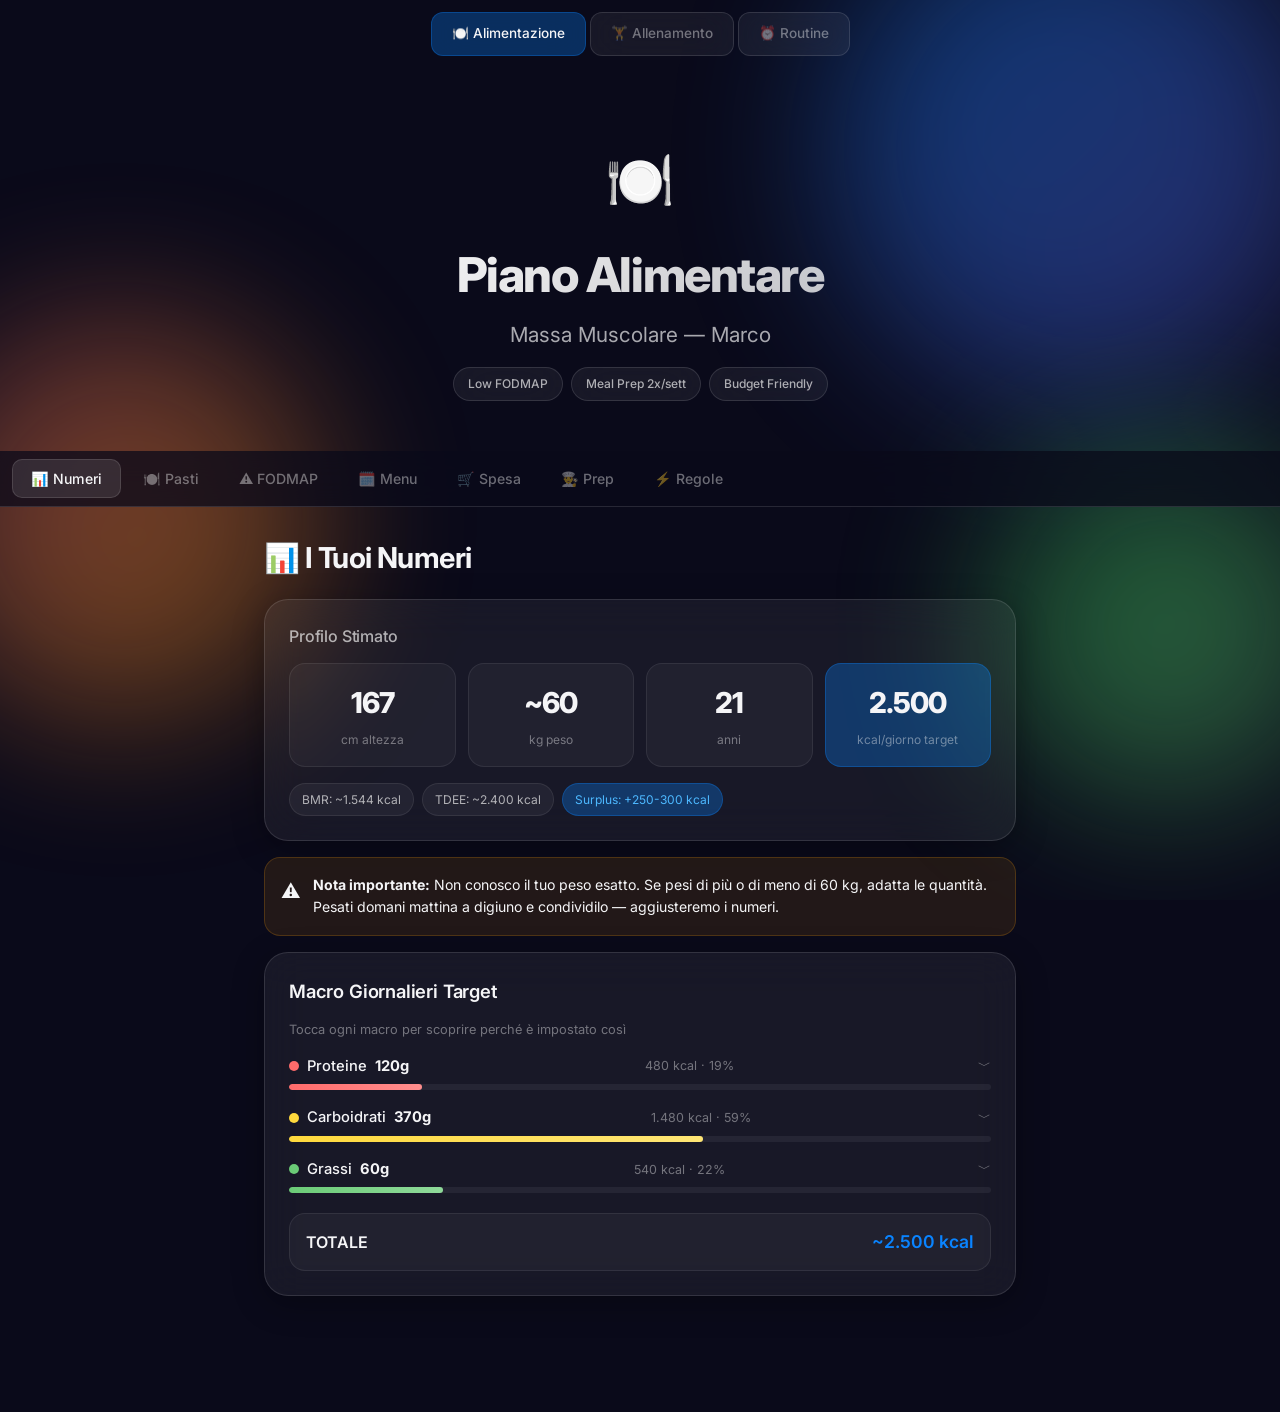
==== commit 49ddc1c7: "feat: aggiunta pulsante "Torna su" e pagina Routine - allenamento.html & index.html: aggiunto pulsan" ====
--- a/index.html
+++ b/index.html
@@ -22,6 +22,7 @@
     <div class="page-switcher">
         <a href="index.html" class="page-link active">🍽️ Alimentazione</a>
         <a href="allenamento.html" class="page-link">🏋️ Allenamento</a>
+        <a href="routine.html" class="page-link">⏰ Routine</a>
     </div>
 
     <!-- Header -->
@@ -1103,9 +1104,19 @@
         </section>
     </main>
 
+    <!-- Back to top button -->
+    <button class="back-to-top" id="backToTop" aria-label="Torna su"><span>↑</span></button>
+
     <!-- Bottom spacer for mobile nav -->
     <div class="bottom-spacer"></div>
 
     <script src="script.js"></script>
+    <script>
+        const backToTop = document.getElementById('backToTop');
+        if (backToTop) {
+            window.addEventListener('scroll', () => backToTop.classList.toggle('visible', window.scrollY > 400));
+            backToTop.addEventListener('click', () => window.scrollTo({ top: 0, behavior: 'smooth' }));
+        }
+    </script>
 </body>
 </html>
--- a/style.css
+++ b/style.css
@@ -1342,6 +1342,14 @@
     justify-content: center;
     gap: 4px;
     padding: 12px 16px 0;
+    flex-wrap: wrap;
+    overflow-x: auto;
+    -ms-overflow-style: none;
+    scrollbar-width: none;
+}
+
+.page-switcher::-webkit-scrollbar {
+    display: none;
 }
 
 .page-link {
@@ -1824,3 +1832,320 @@
     color: var(--accent);
     font-size: 0.78rem;
 }
+
+/* ============================================
+   ROUTINE PAGE — Extra Styles
+   ============================================ */
+
+/* --- Quick Jump --- */
+.routine-quick-jump .quick-jump-btns {
+    display: flex;
+    flex-wrap: wrap;
+    gap: 8px;
+    margin-top: 12px;
+}
+
+.quick-jump-btn {
+    padding: 10px 16px;
+    border-radius: var(--radius-sm);
+    border: 1px solid var(--glass-border);
+    background: var(--glass-bg);
+    color: var(--text-secondary);
+    font-family: var(--font);
+    font-size: 0.82rem;
+    font-weight: 500;
+    cursor: pointer;
+    transition: var(--transition);
+}
+
+.quick-jump-btn:hover {
+    background: var(--glass-bg-hover);
+    color: var(--text-primary);
+    border-color: rgba(255, 255, 255, 0.2);
+}
+
+/* --- Routine Blocks --- */
+.routine-block {
+    margin-bottom: 28px;
+}
+
+.routine-block-title {
+    font-size: 1rem;
+    font-weight: 600;
+    color: var(--text-secondary);
+    margin-bottom: 12px;
+    padding-bottom: 8px;
+    border-bottom: 1px solid var(--glass-border);
+}
+
+.routine-timeline {
+    display: flex;
+    flex-direction: column;
+    gap: 6px;
+}
+
+.routine-item {
+    display: flex;
+    gap: 14px;
+    align-items: flex-start;
+    padding: 12px 14px;
+    background: rgba(255, 255, 255, 0.03);
+    border: 1px solid rgba(255, 255, 255, 0.06);
+    border-radius: var(--radius-md);
+    transition: var(--transition);
+}
+
+.routine-item:hover {
+    background: rgba(255, 255, 255, 0.06);
+}
+
+.routine-item.deep-work {
+    border-left: 3px solid var(--danger);
+    background: rgba(255, 69, 58, 0.06);
+}
+
+.routine-item.operativo {
+    border-left: 3px solid var(--warning);
+    background: rgba(255, 159, 10, 0.06);
+}
+
+.routine-item.formazione,
+.routine-item.studio {
+    border-left: 3px solid var(--success);
+    background: rgba(48, 209, 88, 0.06);
+}
+
+.routine-time {
+    font-size: 0.78rem;
+    font-weight: 600;
+    color: var(--accent);
+    min-width: 95px;
+    flex-shrink: 0;
+}
+
+.routine-body {
+    font-size: 0.9rem;
+    color: var(--text-secondary);
+    line-height: 1.5;
+}
+
+.routine-body strong {
+    color: var(--text-primary);
+}
+
+/* --- Ore Summary --- */
+.ore-summary {
+    display: flex;
+    flex-direction: column;
+    gap: 8px;
+}
+
+.ore-row {
+    display: flex;
+    justify-content: space-between;
+    align-items: center;
+    padding: 8px 12px;
+    background: rgba(255, 255, 255, 0.03);
+    border-radius: var(--radius-sm);
+    font-size: 0.9rem;
+}
+
+.ore-row.total {
+    background: var(--accent-glow);
+    border: 1px solid rgba(10, 132, 255, 0.25);
+    margin-top: 8px;
+}
+
+/* --- Phase Cards --- */
+.phase-header-card {
+    display: flex;
+    align-items: center;
+    gap: 12px;
+    cursor: pointer;
+}
+
+.phase-badge-num {
+    display: flex;
+    align-items: center;
+    justify-content: center;
+    width: 36px;
+    height: 36px;
+    border-radius: 50%;
+    background: linear-gradient(135deg, var(--accent), #5e5ce6);
+    color: white;
+    font-weight: 700;
+    font-size: 1rem;
+    flex-shrink: 0;
+}
+
+.phase-header-card h3 {
+    margin: 0;
+    flex: 1;
+}
+
+.phase-days {
+    font-size: 0.78rem;
+    color: var(--text-muted);
+    margin-top: 2px;
+}
+
+.phase-note {
+    font-size: 0.85rem;
+    color: var(--text-muted);
+    font-style: italic;
+    margin-top: 12px;
+}
+
+/* --- Sessioni Università --- */
+.sessioni-table {
+    display: flex;
+    flex-direction: column;
+    gap: 4px;
+}
+
+.sessione-row {
+    display: flex;
+    justify-content: space-between;
+    align-items: center;
+    padding: 12px 14px;
+    background: rgba(255, 255, 255, 0.03);
+    border-radius: var(--radius-sm);
+    font-size: 0.9rem;
+}
+
+.sessione-row.next {
+    background: rgba(10, 132, 255, 0.12);
+    border: 1px solid rgba(10, 132, 255, 0.25);
+}
+
+.sessione-row.done {
+    opacity: 0.7;
+}
+
+/* --- Week Focus --- */
+.week-focus {
+    display: flex;
+    flex-direction: column;
+    gap: 6px;
+}
+
+.day-focus {
+    display: flex;
+    flex-wrap: wrap;
+    align-items: center;
+    gap: 8px;
+    padding: 12px 14px;
+    background: rgba(255, 255, 255, 0.03);
+    border-radius: var(--radius-sm);
+    font-size: 0.88rem;
+}
+
+.day-focus.rest {
+    background: rgba(255, 255, 255, 0.02);
+    opacity: 0.85;
+}
+
+.day-name {
+    font-weight: 700;
+    min-width: 36px;
+    color: var(--accent);
+}
+
+.day-extra {
+    font-size: 0.78rem;
+    color: var(--text-muted);
+    margin-left: auto;
+}
+
+/* --- Obiettivi Grid --- */
+.obiettivi-grid {
+    display: grid;
+    grid-template-columns: 1fr 1fr;
+    gap: 10px;
+}
+
+.obiettivo-item {
+    display: flex;
+    flex-direction: column;
+    gap: 2px;
+    padding: 12px;
+    background: rgba(255, 255, 255, 0.03);
+    border-radius: var(--radius-sm);
+    font-size: 0.85rem;
+}
+
+.obiettivo-area {
+    font-weight: 600;
+    color: var(--text-primary);
+}
+
+/* --- Checklist --- */
+.checklist-items {
+    display: flex;
+    flex-direction: column;
+    gap: 6px;
+}
+
+.checklist-item {
+    display: flex;
+    align-items: center;
+    gap: 10px;
+    padding: 10px 12px;
+    background: rgba(255, 255, 255, 0.03);
+    border-radius: var(--radius-sm);
+    font-size: 0.88rem;
+    color: var(--text-secondary);
+    cursor: pointer;
+    transition: var(--transition);
+}
+
+.checklist-item:hover {
+    background: rgba(255, 255, 255, 0.06);
+}
+
+.checklist-item input[type="checkbox"] {
+    width: 18px;
+    height: 18px;
+    accent-color: var(--accent);
+    cursor: pointer;
+}
+
+.checklist-item:has(input:checked) {
+    color: var(--text-muted);
+    text-decoration: line-through;
+}
+
+/* --- Back to Top --- */
+.back-to-top {
+    position: fixed;
+    bottom: 24px;
+    right: 24px;
+    width: 48px;
+    height: 48px;
+    border-radius: 50%;
+    background: var(--glass-bg);
+    border: 1px solid var(--glass-border);
+    backdrop-filter: blur(var(--blur));
+    -webkit-backdrop-filter: blur(var(--blur));
+    color: var(--text-primary);
+    font-size: 1.2rem;
+    cursor: pointer;
+    z-index: 99;
+    opacity: 0;
+    visibility: hidden;
+    transform: translateY(20px);
+    transition: var(--transition);
+    box-shadow: var(--glass-shadow);
+}
+
+.back-to-top.visible {
+    opacity: 1;
+    visibility: visible;
+    transform: translateY(0);
+}
+
+.back-to-top:hover {
+    background: var(--glass-bg-hover);
+    border-color: rgba(255, 255, 255, 0.2);
+    transform: translateY(-2px);
+}
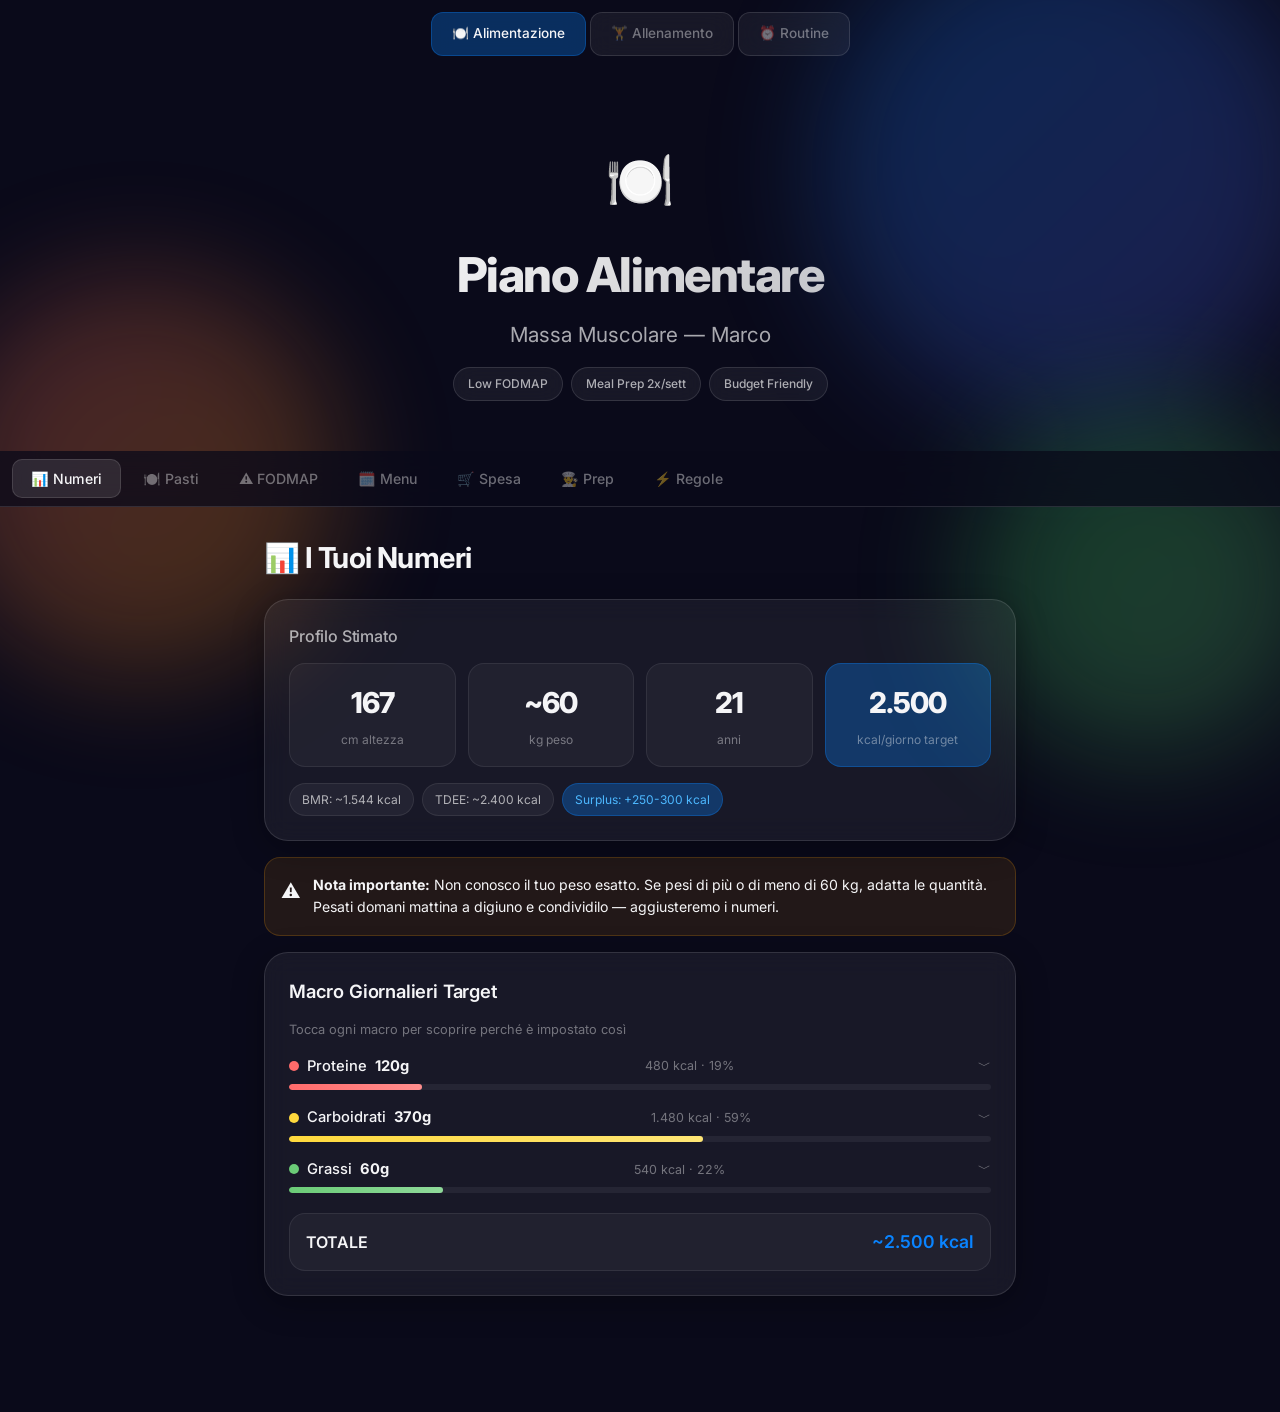
==== commit 4ebde68d: "Aggiungi pagina Routine, fix dropdown e ottimizzazioni performance - Nuova pagina routine.html con P" ====
--- a/index.html
+++ b/index.html
@@ -7,7 +7,7 @@
     <link rel="stylesheet" href="style.css">
     <link rel="preconnect" href="https://fonts.googleapis.com">
     <link rel="preconnect" href="https://fonts.gstatic.com" crossorigin>
-    <link href="https://fonts.googleapis.com/css2?family=Inter:wght@300;400;500;600;700;800&display=swap" rel="stylesheet">
+    <link href="https://fonts.googleapis.com/css2?family=Inter:wght@400;500;600;700&display=swap" rel="stylesheet">
     <link rel="apple-touch-icon" sizes="180x180" href="data:image/svg+xml,<svg xmlns='http://www.w3.org/2000/svg' viewBox='0 0 100 100'><text y='.9em' font-size='90'>🍽️</text></svg>">
 </head>
 <body>
--- a/style.css
+++ b/style.css
@@ -32,8 +32,8 @@
     --radius-md: 16px;
     --radius-lg: 24px;
     --radius-xl: 32px;
-    --blur: 20px;
-    --transition: 0.3s cubic-bezier(0.4, 0, 0.2, 1);
+    --blur: 12px;
+    --transition: 0.2s ease;
     --font: 'Inter', -apple-system, BlinkMacSystemFont, 'Segoe UI', sans-serif;
 }
 
@@ -53,7 +53,7 @@
     -moz-osx-font-smoothing: grayscale;
 }
 
-/* --- Animated Background --- */
+/* --- Background (static, no animation for performance) --- */
 .bg-blobs {
     position: fixed;
     top: 0;
@@ -68,43 +68,32 @@
 .blob {
     position: absolute;
     border-radius: 50%;
-    filter: blur(80px);
-    opacity: 0.4;
-    animation: blobFloat 20s ease-in-out infinite;
+    filter: blur(60px);
+    opacity: 0.25;
 }
 
 .blob-1 {
-    width: 300px;
-    height: 300px;
+    width: 280px;
+    height: 280px;
     background: linear-gradient(135deg, #0a84ff, #5e5ce6);
-    top: -100px;
-    right: -50px;
-    animation-delay: 0s;
+    top: -80px;
+    right: -40px;
 }
 
 .blob-2 {
-    width: 250px;
-    height: 250px;
+    width: 220px;
+    height: 220px;
     background: linear-gradient(135deg, #ff6b6b, #ff9f0a);
-    bottom: 20%;
-    left: -80px;
-    animation-delay: -7s;
+    bottom: 25%;
+    left: -60px;
 }
 
 .blob-3 {
-    width: 200px;
-    height: 200px;
+    width: 180px;
+    height: 180px;
     background: linear-gradient(135deg, #30d158, #6bcb77);
-    top: 50%;
-    right: -60px;
-    animation-delay: -14s;
-}
-
-@keyframes blobFloat {
-    0%, 100% { transform: translate(0, 0) scale(1); }
-    25% { transform: translate(30px, -40px) scale(1.1); }
-    50% { transform: translate(-20px, 20px) scale(0.95); }
-    75% { transform: translate(15px, 35px) scale(1.05); }
+    top: 45%;
+    right: -40px;
 }
 
 /* --- Hero --- */
@@ -124,12 +113,6 @@
     font-size: 56px;
     display: block;
     margin-bottom: 12px;
-    animation: heroEmoji 2s ease-in-out infinite;
-}
-
-@keyframes heroEmoji {
-    0%, 100% { transform: scale(1); }
-    50% { transform: scale(1.1); }
 }
 
 .hero h1 {
@@ -234,16 +217,10 @@
 /* --- Sections --- */
 .section {
     display: none;
-    animation: fadeIn 0.4s ease;
 }
 
 .section.active {
     display: block;
-}
-
-@keyframes fadeIn {
-    from { opacity: 0; transform: translateY(12px); }
-    to { opacity: 1; transform: translateY(0); }
 }
 
 .section-title {
@@ -1987,6 +1964,21 @@
     font-size: 0.78rem;
     color: var(--text-muted);
     margin-top: 2px;
+}
+
+.phase-content {
+    margin-top: 14px;
+    padding-top: 14px;
+    border-top: 1px solid rgba(255, 255, 255, 0.08);
+}
+
+.phase-content p,
+.phase-content ul {
+    margin-bottom: 10px;
+}
+
+.phase-content p:last-child {
+    margin-bottom: 0;
 }
 
 .phase-note {
